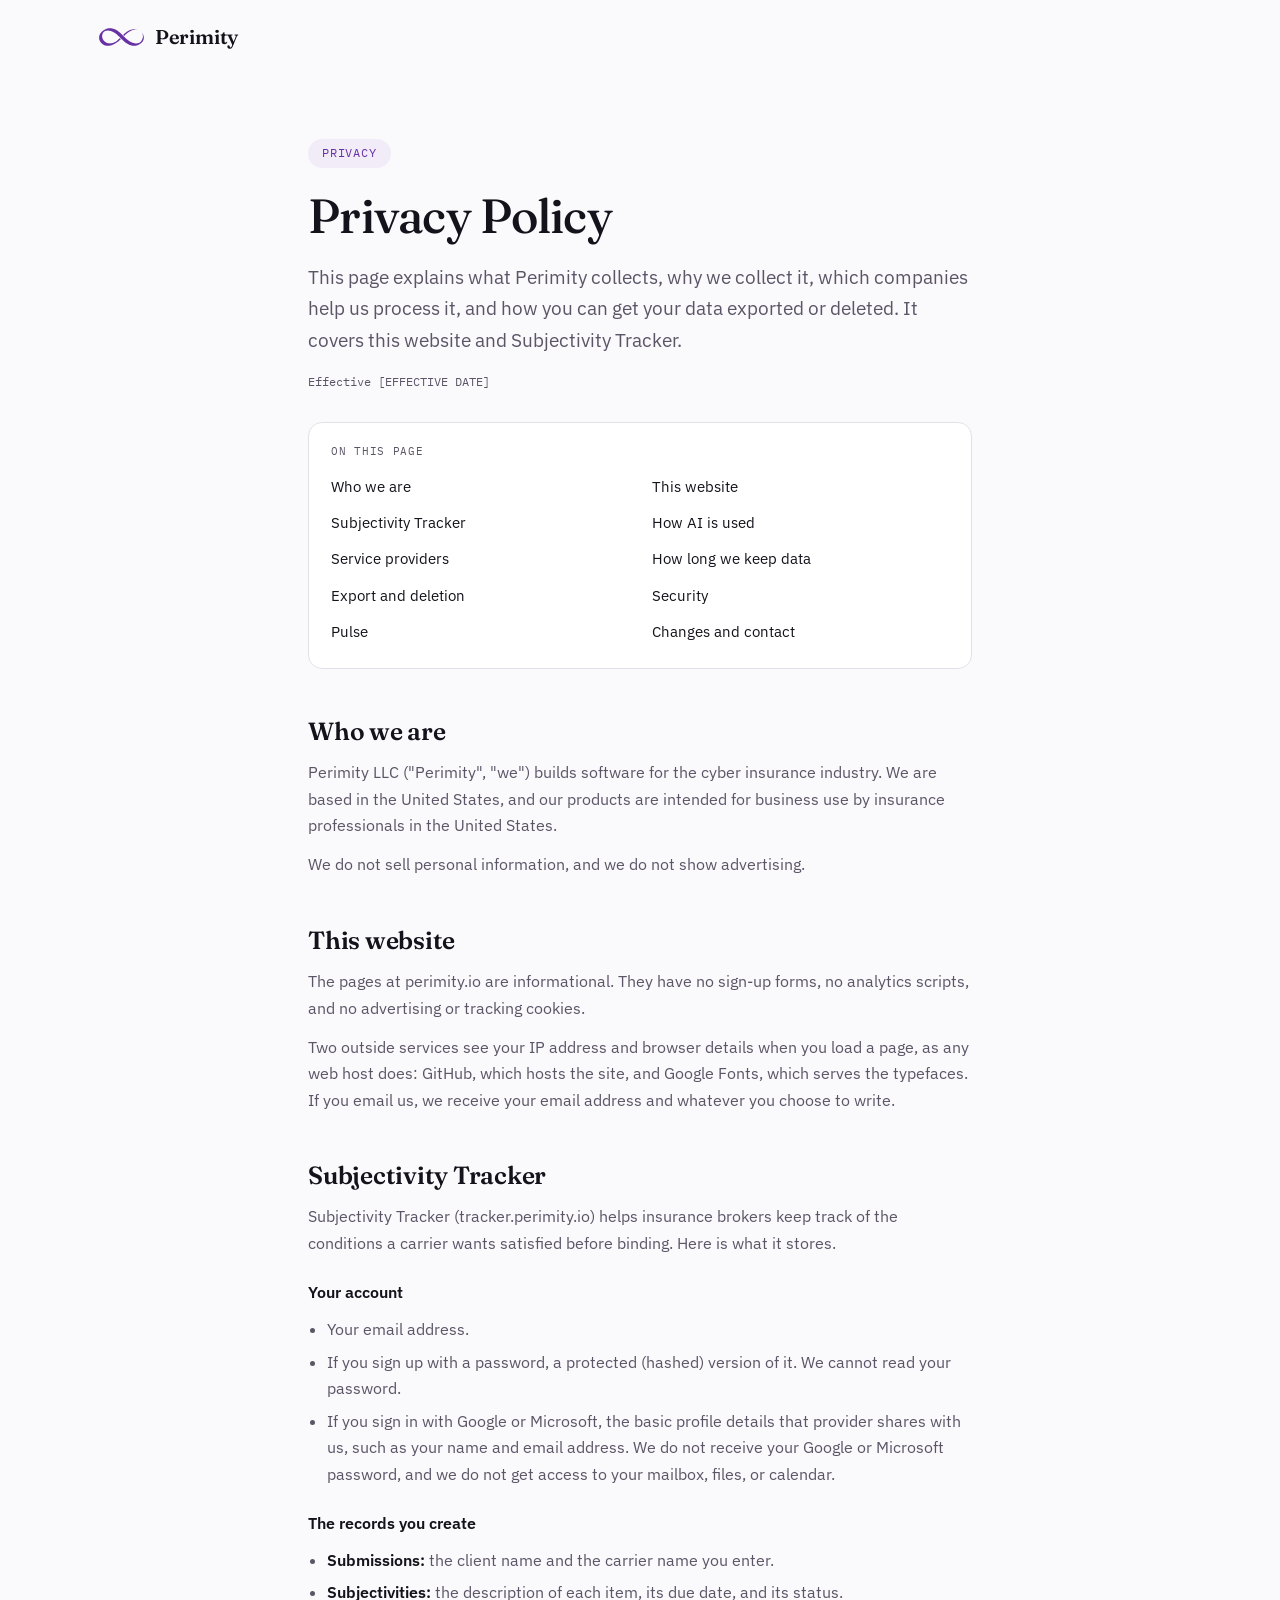
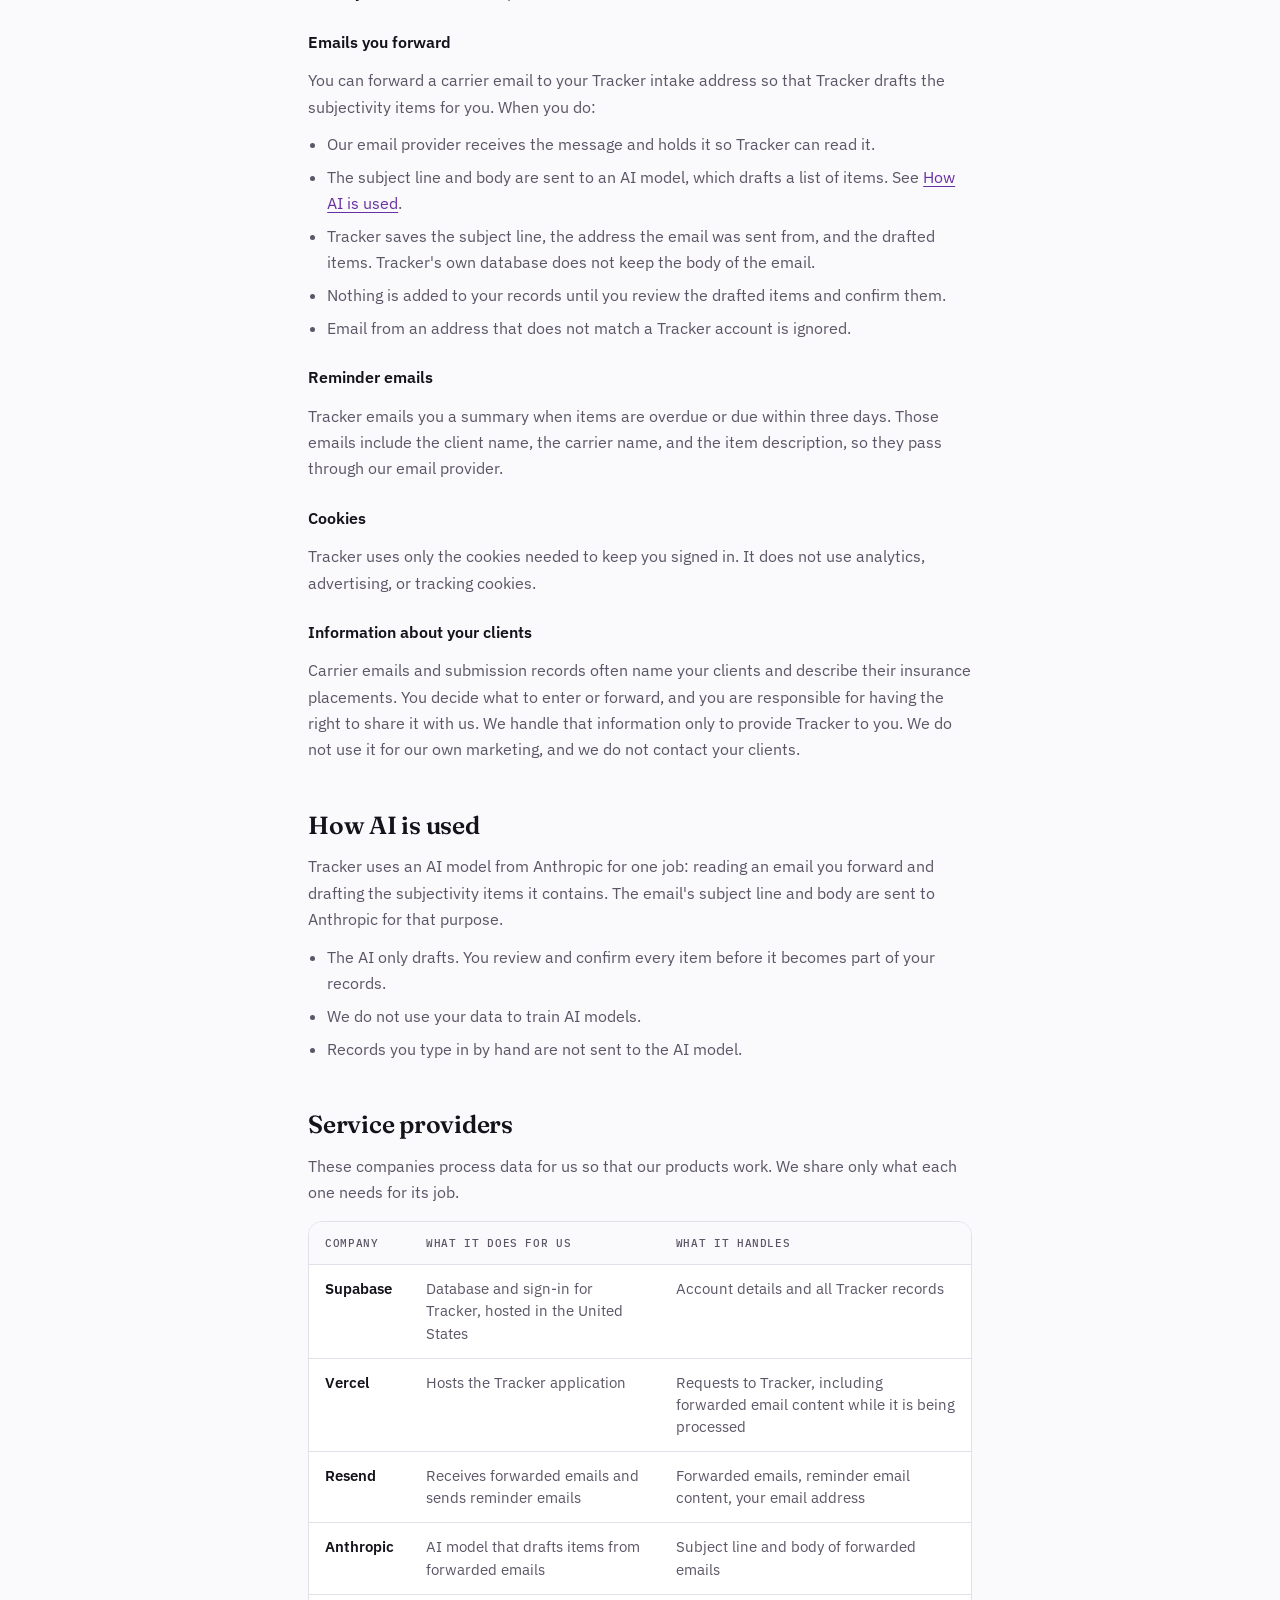
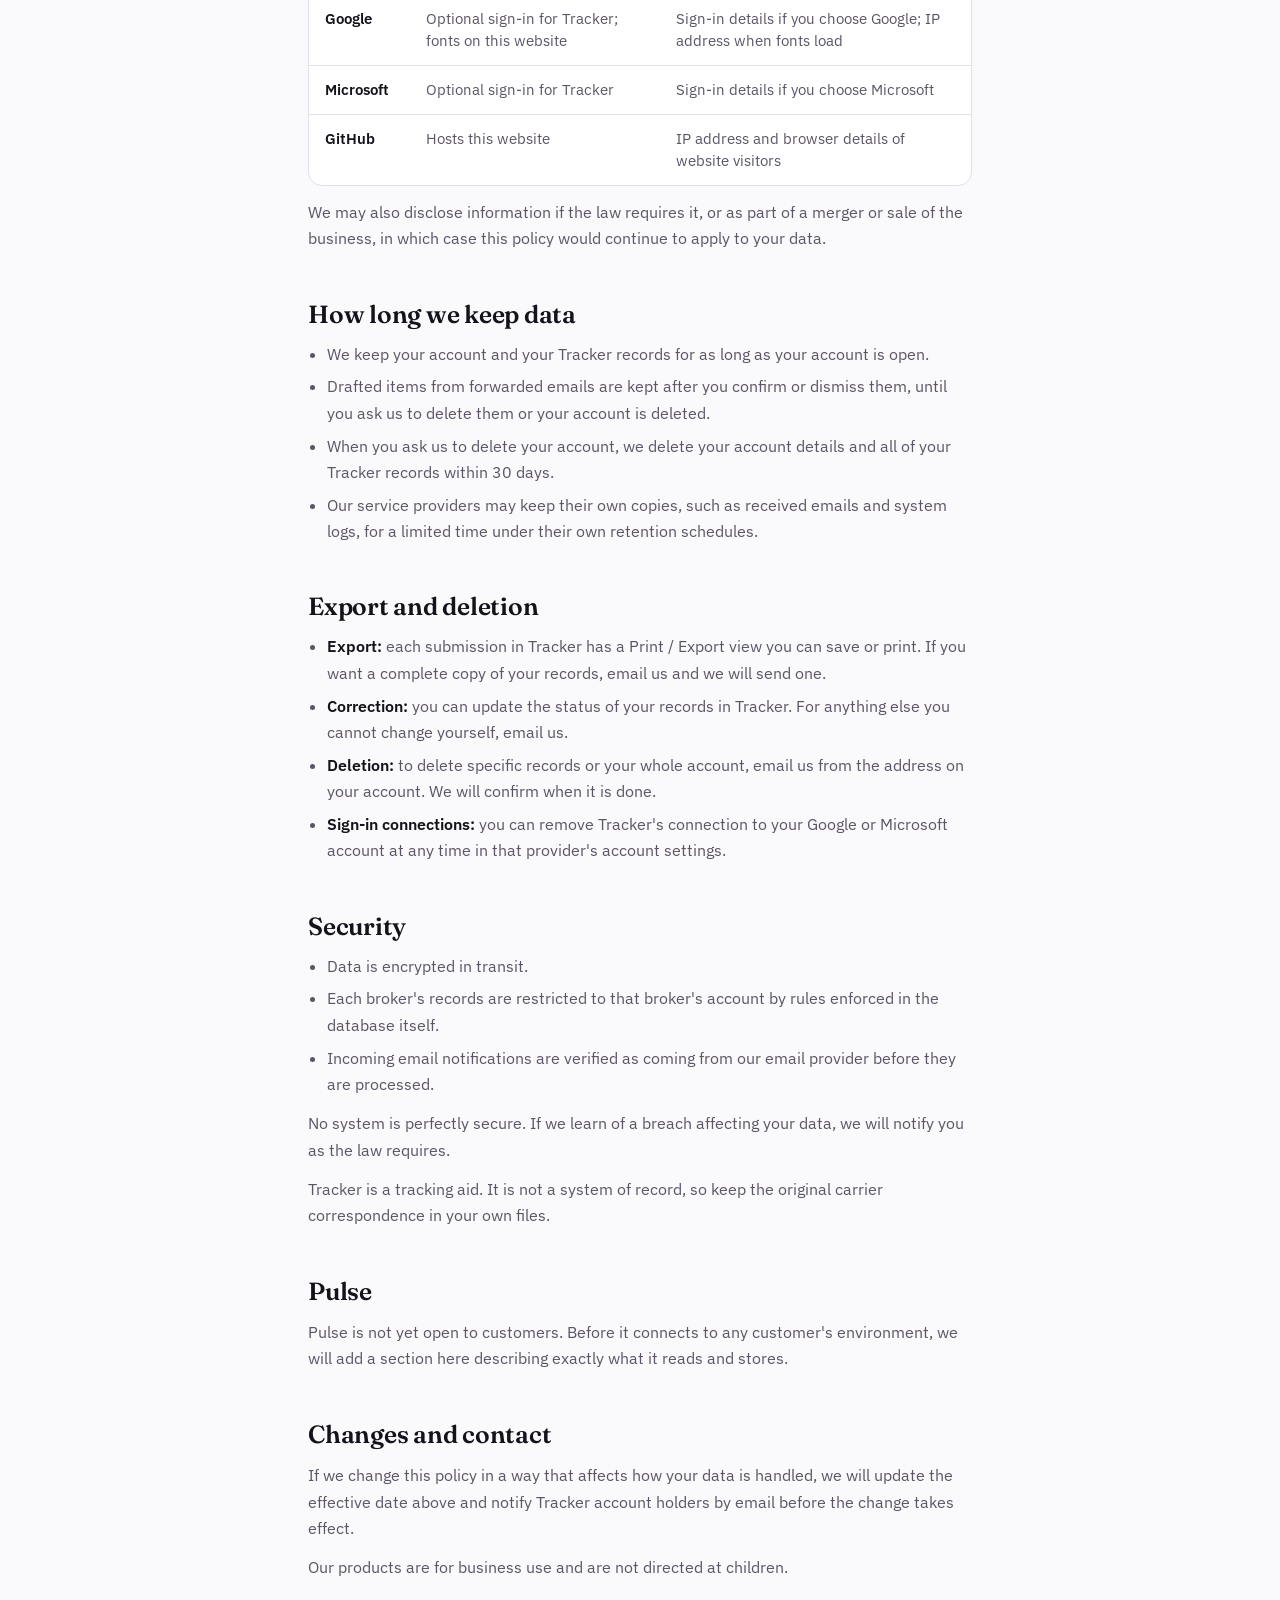
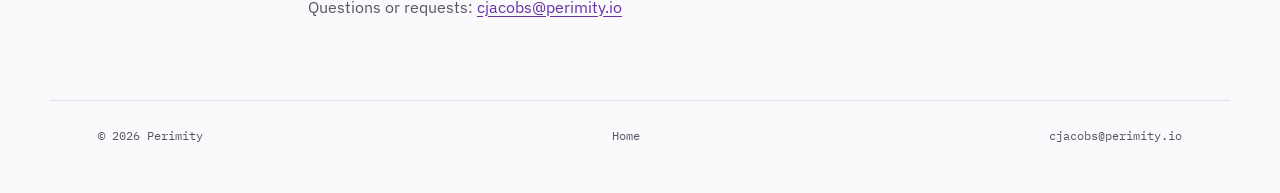
==== privacy/index.html @ a47f9632 "Add draft privacy policy page and footer links Adds /privacy with sections for this website and Subj" ====
<!DOCTYPE html>
<html lang="en">
<head>
<meta charset="UTF-8">
<meta name="viewport" content="width=device-width, initial-scale=1.0">
<title>Privacy Policy — Perimity</title>
<meta name="description" content="What Perimity collects, why, who helps us process it, and how to get your data exported or deleted.">
<link rel="icon" type="image/svg+xml" href="../assets/favicon.svg">
<link rel="preconnect" href="https://fonts.googleapis.com">
<link href="https://fonts.googleapis.com/css2?family=Fraunces:ital,opsz,wght@0,9..144,300;0,9..144,500;0,9..144,600;1,9..144,300&family=IBM+Plex+Sans:wght@400;500;600&family=IBM+Plex+Mono:wght@500;600&display=swap" rel="stylesheet">
<style>
  :root {
    --color-bg: #faf9fc;
    --color-surface: #ffffff;
    --color-ink: #14121a;
    --color-ink-soft: #5b5566;
    --color-purple-deep: #6731a3;
    --color-purple-light: #a484c7;
    --color-purple-wash: #f1ecf7;
    --color-line: #e4e0ea;

    --font-display: "Fraunces", Georgia, serif;
    --font-body: "IBM Plex Sans", -apple-system, sans-serif;
    --font-mono: "IBM Plex Mono", ui-monospace, monospace;
  }

  * { box-sizing: border-box; margin: 0; padding: 0; }

  html { scroll-behavior: smooth; }

  body {
    background: var(--color-bg);
    color: var(--color-ink);
    font-family: var(--font-body);
    line-height: 1.5;
    -webkit-font-smoothing: antialiased;
  }

  a { color: var(--color-purple-deep); text-underline-offset: 3px; }

  :focus-visible {
    outline: 2px solid var(--color-purple-deep);
    outline-offset: 2px;
  }

  @media (prefers-reduced-motion: reduce) {
    * { animation: none !important; transition: none !important; scroll-behavior: auto !important; }
  }

  header {
    display: flex;
    align-items: center;
    justify-content: space-between;
    padding: 1.4rem clamp(1rem, 4vw, 3rem);
    max-width: 1180px;
    margin-inline: auto;
  }

  .brand {
    display: flex;
    align-items: center;
    gap: 0.55rem;
    text-decoration: none;
    color: var(--color-ink);
  }

  .brand-mark { width: 48px; height: 20px; display: block; }

  .brand-name {
    font-family: var(--font-display);
    font-weight: 600;
    font-size: 1.25rem;
    letter-spacing: -0.01em;
  }

  main {
    max-width: 760px;
    margin-inline: auto;
    padding: clamp(2rem, 6vw, 4rem) clamp(1rem, 4vw, 3rem) clamp(3rem, 8vw, 5rem);
  }

  .eyebrow {
    display: inline-block;
    font-family: var(--font-mono);
    font-size: 0.75rem;
    letter-spacing: 0.08em;
    text-transform: uppercase;
    color: var(--color-purple-deep);
    background: var(--color-purple-wash);
    padding: 0.35rem 0.85rem;
    border-radius: 999px;
    margin-bottom: 1.4rem;
  }

  h1 {
    font-family: var(--font-display);
    font-weight: 500;
    font-size: clamp(2.1rem, 5vw, 3rem);
    line-height: 1.1;
    letter-spacing: -0.015em;
  }

  .lede {
    margin-top: 1.2rem;
    font-size: clamp(1.05rem, 1.6vw, 1.18rem);
    color: var(--color-ink-soft);
    line-height: 1.65;
  }

  .meta {
    margin-top: 1rem;
    font-family: var(--font-mono);
    font-size: 0.78rem;
    color: var(--color-ink-soft);
  }

  .toc {
    margin-top: 2rem;
    padding: 1.2rem 1.4rem;
    background: var(--color-surface);
    border: 1px solid var(--color-line);
    border-radius: 14px;
  }

  .toc p {
    font-family: var(--font-mono);
    font-size: 0.7rem;
    letter-spacing: 0.06em;
    text-transform: uppercase;
    color: var(--color-ink-soft);
    margin-bottom: 0.6rem;
  }

  .toc ol {
    list-style: none;
    display: grid;
    grid-template-columns: repeat(2, minmax(0, 1fr));
    gap: 0.15rem 1.5rem;
  }

  .toc a {
    display: block;
    padding: 0.35rem 0;
    text-decoration: none;
    color: var(--color-ink);
    font-size: 0.95rem;
  }

  .toc a:hover { color: var(--color-purple-deep); text-decoration: underline; }

  section { margin-top: clamp(2.2rem, 5vw, 3rem); scroll-margin-top: 1.5rem; }

  h2 {
    font-family: var(--font-display);
    font-weight: 600;
    font-size: 1.55rem;
    letter-spacing: -0.01em;
    line-height: 1.2;
  }

  h3 {
    font-family: var(--font-body);
    font-weight: 600;
    font-size: 1.02rem;
    margin-top: 1.5rem;
  }

  section p,
  section li {
    color: var(--color-ink-soft);
    line-height: 1.65;
  }

  section p { margin-top: 0.8rem; }

  section ul {
    margin-top: 0.7rem;
    padding-left: 1.2rem;
  }

  section li + li { margin-top: 0.4rem; }

  section strong { color: var(--color-ink); font-weight: 600; }

  .table-wrap {
    margin-top: 1rem;
    overflow-x: auto;
    border: 1px solid var(--color-line);
    border-radius: 14px;
    background: var(--color-surface);
  }

  table {
    width: 100%;
    min-width: 560px;
    border-collapse: collapse;
    font-size: 0.93rem;
  }

  th, td {
    text-align: left;
    vertical-align: top;
    padding: 0.8rem 1rem;
    border-bottom: 1px solid var(--color-line);
    line-height: 1.5;
  }

  tr:last-child td { border-bottom: 0; }

  th {
    font-family: var(--font-mono);
    font-size: 0.68rem;
    letter-spacing: 0.06em;
    text-transform: uppercase;
    font-weight: 500;
    color: var(--color-ink-soft);
    background: var(--color-bg);
  }

  td { color: var(--color-ink-soft); }
  td:first-child { color: var(--color-ink); font-weight: 600; white-space: nowrap; }

  footer {
    max-width: 1180px;
    margin-inline: auto;
    padding: 1.6rem clamp(1rem, 4vw, 3rem) 3rem;
    display: flex;
    align-items: center;
    justify-content: space-between;
    flex-wrap: wrap;
    gap: 0.8rem;
    border-top: 1px solid var(--color-line);
    font-family: var(--font-mono);
    font-size: 0.76rem;
    color: var(--color-ink-soft);
  }

  footer a { text-decoration: none; color: var(--color-ink-soft); }
  footer a:hover { color: var(--color-purple-deep); }

  @media (max-width: 560px) {
    .toc ol { grid-template-columns: 1fr; }
  }
</style>
</head>
<body>

  <header>
    <a class="brand" href="../">
      <img class="brand-mark" src="../assets/perimity-mark.svg" alt="" width="48" height="20">
      <span class="brand-name">Perimity</span>
    </a>
  </header>

  <main>
    <span class="eyebrow">Privacy</span>
    <h1>Privacy Policy</h1>
    <p class="lede">
      This page explains what Perimity collects, why we collect it, which companies help us
      process it, and how you can get your data exported or deleted. It covers this website
      and Subjectivity Tracker.
    </p>
    <p class="meta">Effective [EFFECTIVE DATE]</p>

    <nav class="toc" aria-label="On this page">
      <p>On this page</p>
      <ol>
        <li><a href="#who-we-are">Who we are</a></li>
        <li><a href="#website">This website</a></li>
        <li><a href="#tracker">Subjectivity Tracker</a></li>
        <li><a href="#ai">How AI is used</a></li>
        <li><a href="#service-providers">Service providers</a></li>
        <li><a href="#retention">How long we keep data</a></li>
        <li><a href="#your-choices">Export and deletion</a></li>
        <li><a href="#security">Security</a></li>
        <li><a href="#pulse">Pulse</a></li>
        <li><a href="#changes">Changes and contact</a></li>
      </ol>
    </nav>

    <section id="who-we-are">
      <h2>Who we are</h2>
      <p>
        Perimity LLC ("Perimity", "we") builds software for the cyber insurance industry. We are
        based in the United States, and our products are intended for business use by insurance
        professionals in the United States.
      </p>
      <p>
        We do not sell personal information, and we do not show advertising.
      </p>
    </section>

    <section id="website">
      <h2>This website</h2>
      <p>
        The pages at perimity.io are informational. They have no sign-up forms, no analytics
        scripts, and no advertising or tracking cookies.
      </p>
      <p>
        Two outside services see your IP address and browser details when you load a page,
        as any web host does: GitHub, which hosts the site, and Google Fonts, which serves
        the typefaces. If you email us, we receive your email address and whatever you choose
        to write.
      </p>
    </section>

    <section id="tracker">
      <h2>Subjectivity Tracker</h2>
      <p>
        Subjectivity Tracker (tracker.perimity.io) helps insurance brokers keep track of the
        conditions a carrier wants satisfied before binding. Here is what it stores.
      </p>

      <h3>Your account</h3>
      <ul>
        <li>Your email address.</li>
        <li>If you sign up with a password, a protected (hashed) version of it. We cannot read your password.</li>
        <li>If you sign in with Google or Microsoft, the basic profile details that provider shares with us, such as your name and email address. We do not receive your Google or Microsoft password, and we do not get access to your mailbox, files, or calendar.</li>
      </ul>

      <h3>The records you create</h3>
      <ul>
        <li><strong>Submissions:</strong> the client name and the carrier name you enter.</li>
        <li><strong>Subjectivities:</strong> the description of each item, its due date, and its status.</li>
      </ul>

      <h3>Emails you forward</h3>
      <p>
        You can forward a carrier email to your Tracker intake address so that Tracker drafts
        the subjectivity items for you. When you do:
      </p>
      <ul>
        <li>Our email provider receives the message and holds it so Tracker can read it.</li>
        <li>The subject line and body are sent to an AI model, which drafts a list of items. See <a href="#ai">How AI is used</a>.</li>
        <li>Tracker saves the subject line, the address the email was sent from, and the drafted items. Tracker's own database does not keep the body of the email.</li>
        <li>Nothing is added to your records until you review the drafted items and confirm them.</li>
        <li>Email from an address that does not match a Tracker account is ignored.</li>
      </ul>

      <h3>Reminder emails</h3>
      <p>
        Tracker emails you a summary when items are overdue or due within three days. Those
        emails include the client name, the carrier name, and the item description, so they
        pass through our email provider.
      </p>

      <h3>Cookies</h3>
      <p>
        Tracker uses only the cookies needed to keep you signed in. It does not use analytics,
        advertising, or tracking cookies.
      </p>

      <h3>Information about your clients</h3>
      <p>
        Carrier emails and submission records often name your clients and describe their
        insurance placements. You decide what to enter or forward, and you are responsible for
        having the right to share it with us. We handle that information only to provide
        Tracker to you. We do not use it for our own marketing, and we do not contact your
        clients.
      </p>
    </section>

    <section id="ai">
      <h2>How AI is used</h2>
      <p>
        Tracker uses an AI model from Anthropic for one job: reading an email you forward and
        drafting the subjectivity items it contains. The email's subject line and body are sent
        to Anthropic for that purpose.
      </p>
      <ul>
        <li>The AI only drafts. You review and confirm every item before it becomes part of your records.</li>
        <li>We do not use your data to train AI models.</li>
        <li>Records you type in by hand are not sent to the AI model.</li>
      </ul>
    </section>

    <section id="service-providers">
      <h2>Service providers</h2>
      <p>
        These companies process data for us so that our products work. We share only what each
        one needs for its job.
      </p>
      <div class="table-wrap">
        <table>
          <thead>
            <tr>
              <th scope="col">Company</th>
              <th scope="col">What it does for us</th>
              <th scope="col">What it handles</th>
            </tr>
          </thead>
          <tbody>
            <tr>
              <td>Supabase</td>
              <td>Database and sign-in for Tracker, hosted in the United States</td>
              <td>Account details and all Tracker records</td>
            </tr>
            <tr>
              <td>Vercel</td>
              <td>Hosts the Tracker application</td>
              <td>Requests to Tracker, including forwarded email content while it is being processed</td>
            </tr>
            <tr>
              <td>Resend</td>
              <td>Receives forwarded emails and sends reminder emails</td>
              <td>Forwarded emails, reminder email content, your email address</td>
            </tr>
            <tr>
              <td>Anthropic</td>
              <td>AI model that drafts items from forwarded emails</td>
              <td>Subject line and body of forwarded emails</td>
            </tr>
            <tr>
              <td>Google</td>
              <td>Optional sign-in for Tracker; fonts on this website</td>
              <td>Sign-in details if you choose Google; IP address when fonts load</td>
            </tr>
            <tr>
              <td>Microsoft</td>
              <td>Optional sign-in for Tracker</td>
              <td>Sign-in details if you choose Microsoft</td>
            </tr>
            <tr>
              <td>GitHub</td>
              <td>Hosts this website</td>
              <td>IP address and browser details of website visitors</td>
            </tr>
          </tbody>
        </table>
      </div>
      <p>
        We may also disclose information if the law requires it, or as part of a merger or sale
        of the business, in which case this policy would continue to apply to your data.
      </p>
    </section>

    <section id="retention">
      <h2>How long we keep data</h2>
      <ul>
        <li>We keep your account and your Tracker records for as long as your account is open.</li>
        <li>Drafted items from forwarded emails are kept after you confirm or dismiss them, until you ask us to delete them or your account is deleted.</li>
        <li>When you ask us to delete your account, we delete your account details and all of your Tracker records within 30 days.</li>
        <li>Our service providers may keep their own copies, such as received emails and system logs, for a limited time under their own retention schedules.</li>
      </ul>
    </section>

    <section id="your-choices">
      <h2>Export and deletion</h2>
      <ul>
        <li><strong>Export:</strong> each submission in Tracker has a Print / Export view you can save or print. If you want a complete copy of your records, email us and we will send one.</li>
        <li><strong>Correction:</strong> you can update the status of your records in Tracker. For anything else you cannot change yourself, email us.</li>
        <li><strong>Deletion:</strong> to delete specific records or your whole account, email us from the address on your account. We will confirm when it is done.</li>
        <li><strong>Sign-in connections:</strong> you can remove Tracker's connection to your Google or Microsoft account at any time in that provider's account settings.</li>
      </ul>
    </section>

    <section id="security">
      <h2>Security</h2>
      <ul>
        <li>Data is encrypted in transit.</li>
        <li>Each broker's records are restricted to that broker's account by rules enforced in the database itself.</li>
        <li>Incoming email notifications are verified as coming from our email provider before they are processed.</li>
      </ul>
      <p>
        No system is perfectly secure. If we learn of a breach affecting your data, we will
        notify you as the law requires.
      </p>
      <p>
        Tracker is a tracking aid. It is not a system of record, so keep the original carrier
        correspondence in your own files.
      </p>
    </section>

    <section id="pulse">
      <h2>Pulse</h2>
      <p>
        Pulse is not yet open to customers. Before it connects to any customer's environment,
        we will add a section here describing exactly what it reads and stores.
      </p>
    </section>

    <section id="changes">
      <h2>Changes and contact</h2>
      <p>
        If we change this policy in a way that affects how your data is handled, we will update
        the effective date above and notify Tracker account holders by email before the change
        takes effect.
      </p>
      <p>
        Our products are for business use and are not directed at children.
      </p>
      <p>
        Questions or requests: <a href="mailto:cjacobs@perimity.io">cjacobs@perimity.io</a>
      </p>
    </section>
  </main>

  <footer>
    <span>© 2026 Perimity</span>
    <a href="../">Home</a>
    <a href="mailto:cjacobs@perimity.io">cjacobs@perimity.io</a>
  </footer>

</body>
</html>
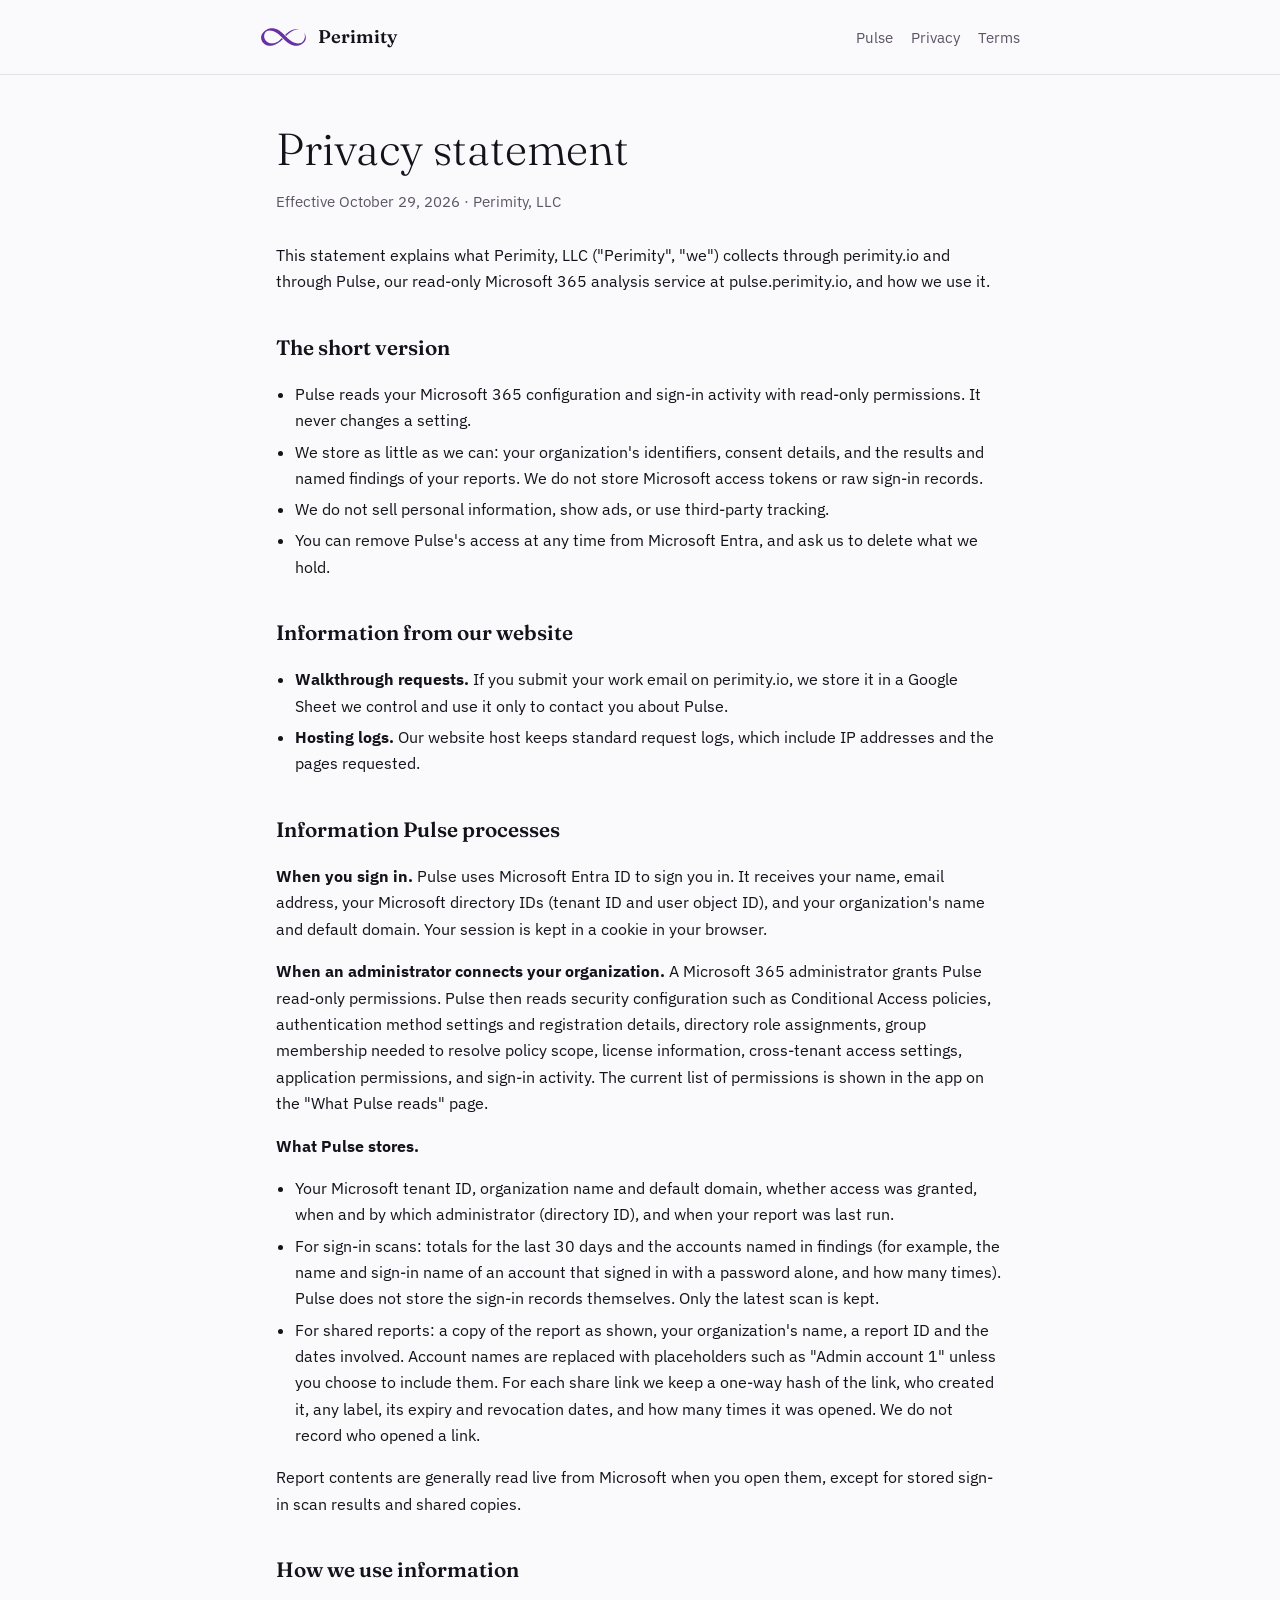
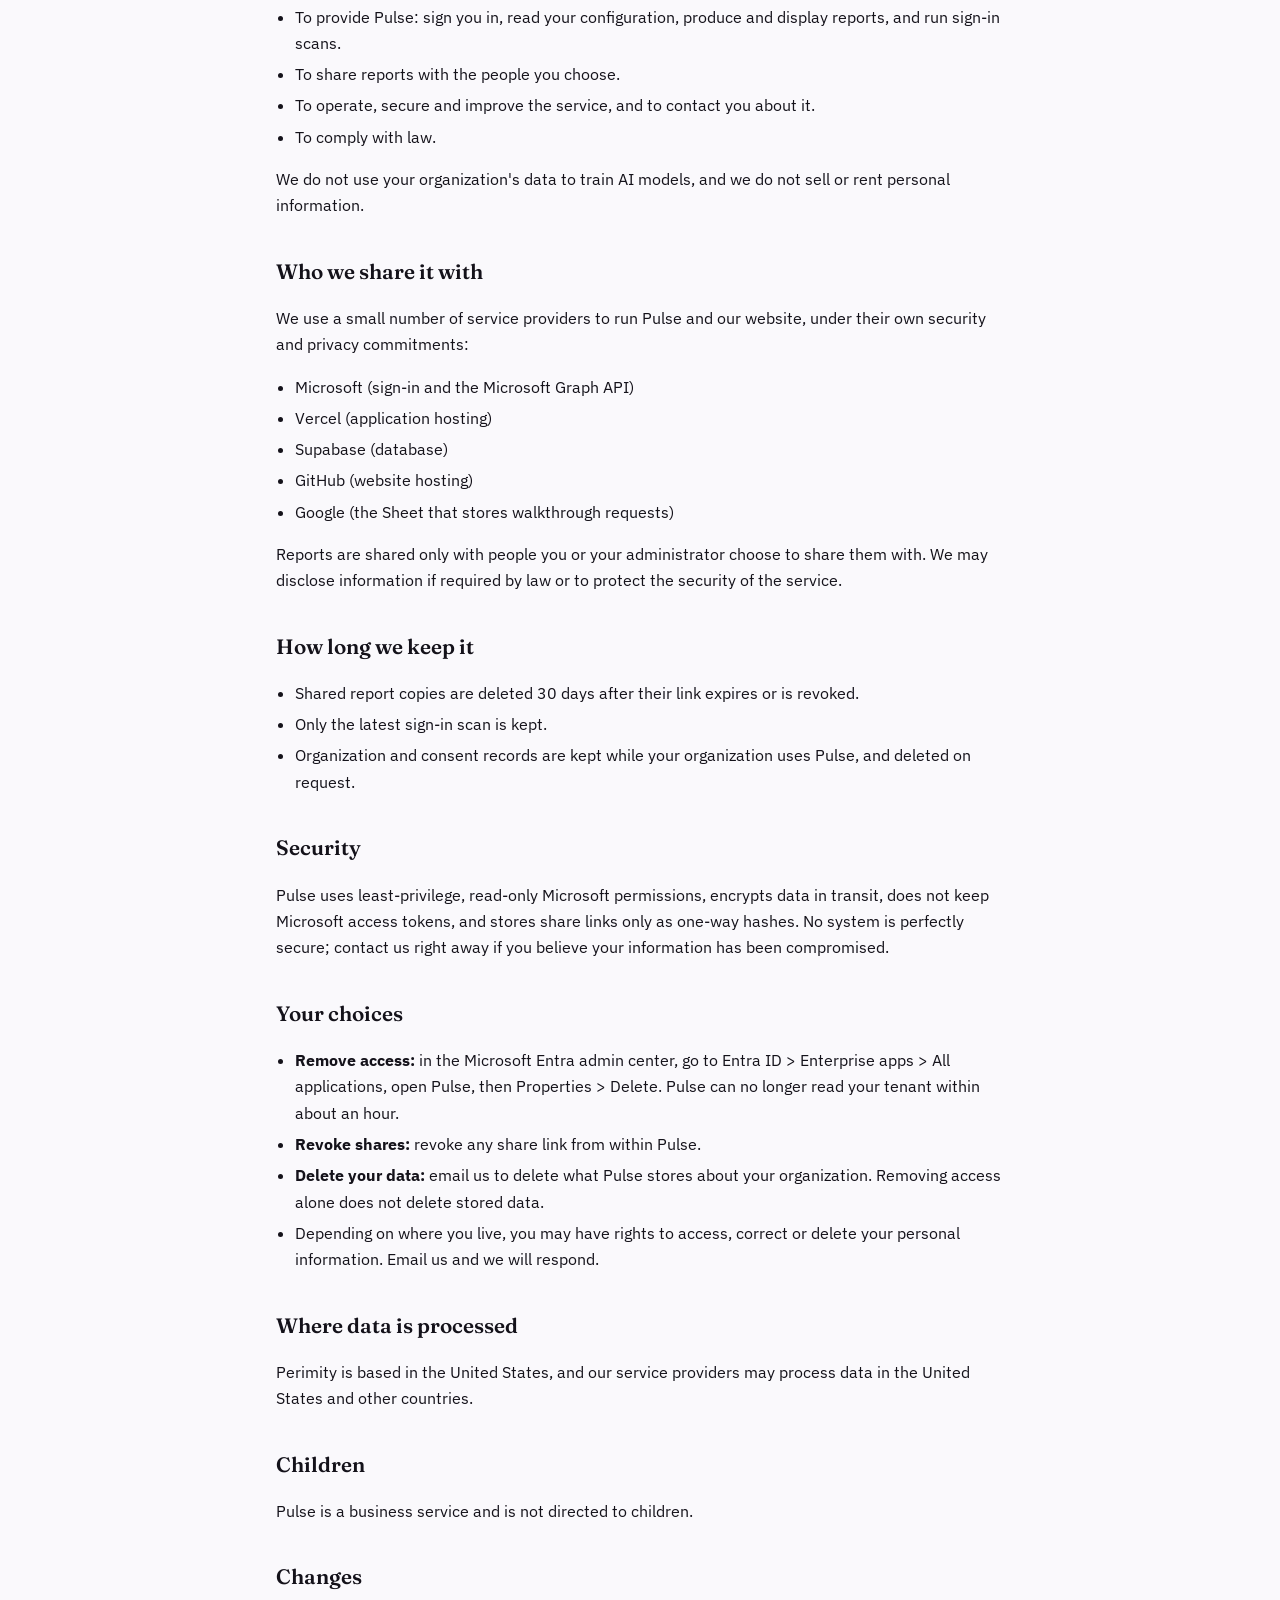
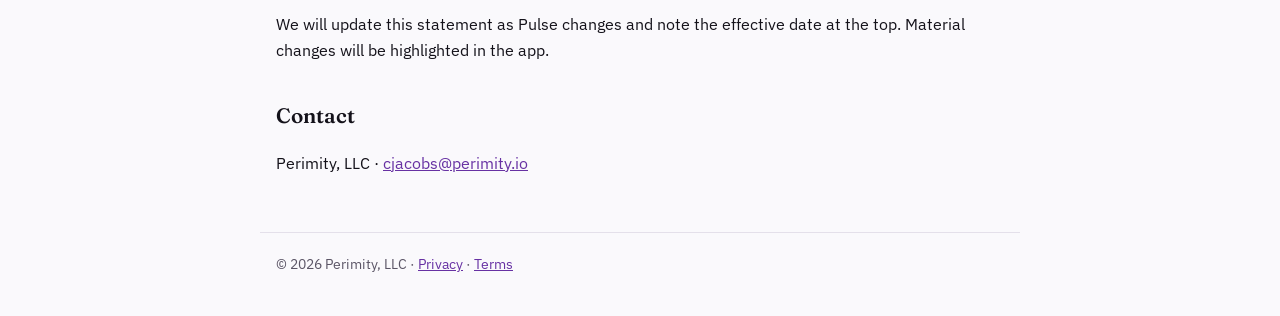
==== commit bc324560: "Add privacy statement and terms of service pages perimity.io/privacy and perimity.io/terms, for the " ====
--- a/privacy/index.html
+++ b/privacy/index.html
@@ -1,505 +1,118 @@
 <!DOCTYPE html>
 <html lang="en">
 <head>
-<meta charset="UTF-8">
-<meta name="viewport" content="width=device-width, initial-scale=1.0">
-<title>Privacy Policy — Perimity</title>
-<meta name="description" content="What Perimity collects, why, who helps us process it, and how to get your data exported or deleted.">
-<link rel="icon" type="image/svg+xml" href="../assets/favicon.svg">
-<link rel="preconnect" href="https://fonts.googleapis.com">
-<link href="https://fonts.googleapis.com/css2?family=Fraunces:ital,opsz,wght@0,9..144,300;0,9..144,500;0,9..144,600;1,9..144,300&family=IBM+Plex+Sans:wght@400;500;600&family=IBM+Plex+Mono:wght@500;600&display=swap" rel="stylesheet">
-<style>
-  :root {
-    --color-bg: #faf9fc;
-    --color-surface: #ffffff;
-    --color-ink: #14121a;
-    --color-ink-soft: #5b5566;
-    --color-purple-deep: #6731a3;
-    --color-purple-light: #a484c7;
-    --color-purple-wash: #f1ecf7;
-    --color-line: #e4e0ea;
-
-    --font-display: "Fraunces", Georgia, serif;
-    --font-body: "IBM Plex Sans", -apple-system, sans-serif;
-    --font-mono: "IBM Plex Mono", ui-monospace, monospace;
-  }
-
-  * { box-sizing: border-box; margin: 0; padding: 0; }
-
-  html { scroll-behavior: smooth; }
-
-  body {
-    background: var(--color-bg);
-    color: var(--color-ink);
-    font-family: var(--font-body);
-    line-height: 1.5;
-    -webkit-font-smoothing: antialiased;
-  }
-
-  a { color: var(--color-purple-deep); text-underline-offset: 3px; }
-
-  :focus-visible {
-    outline: 2px solid var(--color-purple-deep);
-    outline-offset: 2px;
-  }
-
-  @media (prefers-reduced-motion: reduce) {
-    * { animation: none !important; transition: none !important; scroll-behavior: auto !important; }
-  }
-
-  header {
-    display: flex;
-    align-items: center;
-    justify-content: space-between;
-    padding: 1.4rem clamp(1rem, 4vw, 3rem);
-    max-width: 1180px;
-    margin-inline: auto;
-  }
-
-  .brand {
-    display: flex;
-    align-items: center;
-    gap: 0.55rem;
-    text-decoration: none;
-    color: var(--color-ink);
-  }
-
-  .brand-mark { width: 48px; height: 20px; display: block; }
-
-  .brand-name {
-    font-family: var(--font-display);
-    font-weight: 600;
-    font-size: 1.25rem;
-    letter-spacing: -0.01em;
-  }
-
-  main {
-    max-width: 760px;
-    margin-inline: auto;
-    padding: clamp(2rem, 6vw, 4rem) clamp(1rem, 4vw, 3rem) clamp(3rem, 8vw, 5rem);
-  }
-
-  .eyebrow {
-    display: inline-block;
-    font-family: var(--font-mono);
-    font-size: 0.75rem;
-    letter-spacing: 0.08em;
-    text-transform: uppercase;
-    color: var(--color-purple-deep);
-    background: var(--color-purple-wash);
-    padding: 0.35rem 0.85rem;
-    border-radius: 999px;
-    margin-bottom: 1.4rem;
-  }
-
-  h1 {
-    font-family: var(--font-display);
-    font-weight: 500;
-    font-size: clamp(2.1rem, 5vw, 3rem);
-    line-height: 1.1;
-    letter-spacing: -0.015em;
-  }
-
-  .lede {
-    margin-top: 1.2rem;
-    font-size: clamp(1.05rem, 1.6vw, 1.18rem);
-    color: var(--color-ink-soft);
-    line-height: 1.65;
-  }
-
-  .meta {
-    margin-top: 1rem;
-    font-family: var(--font-mono);
-    font-size: 0.78rem;
-    color: var(--color-ink-soft);
-  }
-
-  .toc {
-    margin-top: 2rem;
-    padding: 1.2rem 1.4rem;
-    background: var(--color-surface);
-    border: 1px solid var(--color-line);
-    border-radius: 14px;
-  }
-
-  .toc p {
-    font-family: var(--font-mono);
-    font-size: 0.7rem;
-    letter-spacing: 0.06em;
-    text-transform: uppercase;
-    color: var(--color-ink-soft);
-    margin-bottom: 0.6rem;
-  }
-
-  .toc ol {
-    list-style: none;
-    display: grid;
-    grid-template-columns: repeat(2, minmax(0, 1fr));
-    gap: 0.15rem 1.5rem;
-  }
-
-  .toc a {
-    display: block;
-    padding: 0.35rem 0;
-    text-decoration: none;
-    color: var(--color-ink);
-    font-size: 0.95rem;
-  }
-
-  .toc a:hover { color: var(--color-purple-deep); text-decoration: underline; }
-
-  section { margin-top: clamp(2.2rem, 5vw, 3rem); scroll-margin-top: 1.5rem; }
-
-  h2 {
-    font-family: var(--font-display);
-    font-weight: 600;
-    font-size: 1.55rem;
-    letter-spacing: -0.01em;
-    line-height: 1.2;
-  }
-
-  h3 {
-    font-family: var(--font-body);
-    font-weight: 600;
-    font-size: 1.02rem;
-    margin-top: 1.5rem;
-  }
-
-  section p,
-  section li {
-    color: var(--color-ink-soft);
-    line-height: 1.65;
-  }
-
-  section p { margin-top: 0.8rem; }
-
-  section ul {
-    margin-top: 0.7rem;
-    padding-left: 1.2rem;
-  }
-
-  section li + li { margin-top: 0.4rem; }
-
-  section strong { color: var(--color-ink); font-weight: 600; }
-
-  .table-wrap {
-    margin-top: 1rem;
-    overflow-x: auto;
-    border: 1px solid var(--color-line);
-    border-radius: 14px;
-    background: var(--color-surface);
-  }
-
-  table {
-    width: 100%;
-    min-width: 560px;
-    border-collapse: collapse;
-    font-size: 0.93rem;
-  }
-
-  th, td {
-    text-align: left;
-    vertical-align: top;
-    padding: 0.8rem 1rem;
-    border-bottom: 1px solid var(--color-line);
-    line-height: 1.5;
-  }
-
-  tr:last-child td { border-bottom: 0; }
-
-  th {
-    font-family: var(--font-mono);
-    font-size: 0.68rem;
-    letter-spacing: 0.06em;
-    text-transform: uppercase;
-    font-weight: 500;
-    color: var(--color-ink-soft);
-    background: var(--color-bg);
-  }
-
-  td { color: var(--color-ink-soft); }
-  td:first-child { color: var(--color-ink); font-weight: 600; white-space: nowrap; }
-
-  footer {
-    max-width: 1180px;
-    margin-inline: auto;
-    padding: 1.6rem clamp(1rem, 4vw, 3rem) 3rem;
-    display: flex;
-    align-items: center;
-    justify-content: space-between;
-    flex-wrap: wrap;
-    gap: 0.8rem;
-    border-top: 1px solid var(--color-line);
-    font-family: var(--font-mono);
-    font-size: 0.76rem;
-    color: var(--color-ink-soft);
-  }
-
-  footer a { text-decoration: none; color: var(--color-ink-soft); }
-  footer a:hover { color: var(--color-purple-deep); }
-
-  @media (max-width: 560px) {
-    .toc ol { grid-template-columns: 1fr; }
-  }
-</style>
+  <meta charset="UTF-8">
+  <meta name="viewport" content="width=device-width, initial-scale=1.0">
+  <title>Privacy statement — Perimity</title>
+  <meta name="description" content="How Perimity and Pulse collect, use and protect information.">
+  <link rel="icon" type="image/svg+xml" href="../assets/favicon.svg">
+  <link rel="preconnect" href="https://fonts.googleapis.com">
+  <link rel="preconnect" href="https://fonts.gstatic.com" crossorigin>
+  <link href="https://fonts.googleapis.com/css2?family=Fraunces:opsz,wght@9..144,300;9..144,600&family=IBM+Plex+Sans:wght@400;500;600&display=swap" rel="stylesheet">
+  <style>
+    :root{--bg:#faf9fc;--ink:#14121a;--soft:#5b5566;--deep:#6731a3;--line:#e4e0ea}
+    *{box-sizing:border-box}
+    body{margin:0;background:var(--bg);color:var(--ink);font-family:"IBM Plex Sans",-apple-system,BlinkMacSystemFont,"Segoe UI",sans-serif;line-height:1.65}
+    header,main,footer{max-width:760px;margin:0 auto;padding:0 16px}
+    header{display:flex;align-items:center;justify-content:space-between;padding-top:22px;padding-bottom:22px;border-bottom:1px solid var(--line);max-width:none}
+    .bar{max-width:760px;margin:0 auto;width:100%;display:flex;justify-content:space-between;align-items:center}
+    .brand{display:flex;align-items:center;gap:10px;text-decoration:none;color:var(--ink);font-family:Fraunces,Georgia,serif;font-weight:600;font-size:1.15rem}
+    .brand img{height:20px}
+    nav a{color:var(--soft);text-decoration:none;margin-left:18px;font-size:.95rem} nav a:hover{color:var(--deep)}
+    h1{font-family:Fraunces,Georgia,serif;font-weight:300;font-size:clamp(2rem,1.6rem + 2vw,2.8rem);line-height:1.15;margin:48px 0 8px}
+    .meta{color:var(--soft);font-size:.92rem;margin-bottom:28px}
+    h2{font-family:Fraunces,Georgia,serif;font-weight:600;font-size:1.3rem;margin:36px 0 8px}
+    p,li{font-size:1rem} ul{padding-left:1.2rem} li{margin:.3rem 0}
+    a{color:var(--deep)}
+    .note{background:#f1ecf7;border-left:3px solid #a484c7;padding:14px 18px;border-radius:0 10px 10px 0;margin:24px 0}
+    footer{margin-top:56px;padding-top:20px;padding-bottom:40px;border-top:1px solid var(--line);color:var(--soft);font-size:.88rem}
+  </style>
 </head>
 <body>
+  <header><div class="bar">
+    <a class="brand" href="../"><img src="../assets/perimity-mark.svg" alt="" width="48" height="20">Perimity</a>
+    <nav><a href="../pulse/mfa-analysis/">Pulse</a><a href="../privacy/">Privacy</a><a href="../terms/">Terms</a></nav>
+  </div></header>
+  <main>
+    <h1>Privacy statement</h1>
+    <p class="meta">Effective October 29, 2026 &middot; Perimity, LLC</p>
+    <p>This statement explains what Perimity, LLC ("Perimity", "we") collects through perimity.io and through Pulse, our read-only Microsoft 365 analysis service at pulse.perimity.io, and how we use it.</p>
 
-  <header>
-    <a class="brand" href="../">
-      <img class="brand-mark" src="../assets/perimity-mark.svg" alt="" width="48" height="20">
-      <span class="brand-name">Perimity</span>
-    </a>
-  </header>
+    <h2>The short version</h2>
+    <ul>
+      <li>Pulse reads your Microsoft 365 configuration and sign-in activity with read-only permissions. It never changes a setting.</li>
+      <li>We store as little as we can: your organization's identifiers, consent details, and the results and named findings of your reports. We do not store Microsoft access tokens or raw sign-in records.</li>
+      <li>We do not sell personal information, show ads, or use third-party tracking.</li>
+      <li>You can remove Pulse's access at any time from Microsoft Entra, and ask us to delete what we hold.</li>
+    </ul>
 
-  <main>
-    <span class="eyebrow">Privacy</span>
-    <h1>Privacy Policy</h1>
-    <p class="lede">
-      This page explains what Perimity collects, why we collect it, which companies help us
-      process it, and how you can get your data exported or deleted. It covers this website
-      and Subjectivity Tracker.
-    </p>
-    <p class="meta">Effective [EFFECTIVE DATE]</p>
+    <h2>Information from our website</h2>
+    <ul>
+      <li><strong>Walkthrough requests.</strong> If you submit your work email on perimity.io, we store it in a Google Sheet we control and use it only to contact you about Pulse.</li>
+      <li><strong>Hosting logs.</strong> Our website host keeps standard request logs, which include IP addresses and the pages requested.</li>
+    </ul>
 
-    <nav class="toc" aria-label="On this page">
-      <p>On this page</p>
-      <ol>
-        <li><a href="#who-we-are">Who we are</a></li>
-        <li><a href="#website">This website</a></li>
-        <li><a href="#tracker">Subjectivity Tracker</a></li>
-        <li><a href="#ai">How AI is used</a></li>
-        <li><a href="#service-providers">Service providers</a></li>
-        <li><a href="#retention">How long we keep data</a></li>
-        <li><a href="#your-choices">Export and deletion</a></li>
-        <li><a href="#security">Security</a></li>
-        <li><a href="#pulse">Pulse</a></li>
-        <li><a href="#changes">Changes and contact</a></li>
-      </ol>
-    </nav>
+    <h2>Information Pulse processes</h2>
+    <p><strong>When you sign in.</strong> Pulse uses Microsoft Entra ID to sign you in. It receives your name, email address, your Microsoft directory IDs (tenant ID and user object ID), and your organization's name and default domain. Your session is kept in a cookie in your browser.</p>
+    <p><strong>When an administrator connects your organization.</strong> A Microsoft 365 administrator grants Pulse read-only permissions. Pulse then reads security configuration such as Conditional Access policies, authentication method settings and registration details, directory role assignments, group membership needed to resolve policy scope, license information, cross-tenant access settings, application permissions, and sign-in activity. The current list of permissions is shown in the app on the "What Pulse reads" page.</p>
+    <p><strong>What Pulse stores.</strong></p>
+    <ul>
+      <li>Your Microsoft tenant ID, organization name and default domain, whether access was granted, when and by which administrator (directory ID), and when your report was last run.</li>
+      <li>For sign-in scans: totals for the last 30 days and the accounts named in findings (for example, the name and sign-in name of an account that signed in with a password alone, and how many times). Pulse does not store the sign-in records themselves. Only the latest scan is kept.</li>
+      <li>For shared reports: a copy of the report as shown, your organization's name, a report ID and the dates involved. Account names are replaced with placeholders such as "Admin account 1" unless you choose to include them. For each share link we keep a one-way hash of the link, who created it, any label, its expiry and revocation dates, and how many times it was opened. We do not record who opened a link.</li>
+    </ul>
+    <p>Report contents are generally read live from Microsoft when you open them, except for stored sign-in scan results and shared copies.</p>
 
-    <section id="who-we-are">
-      <h2>Who we are</h2>
-      <p>
-        Perimity LLC ("Perimity", "we") builds software for the cyber insurance industry. We are
-        based in the United States, and our products are intended for business use by insurance
-        professionals in the United States.
-      </p>
-      <p>
-        We do not sell personal information, and we do not show advertising.
-      </p>
-    </section>
+    <h2>How we use information</h2>
+    <ul>
+      <li>To provide Pulse: sign you in, read your configuration, produce and display reports, and run sign-in scans.</li>
+      <li>To share reports with the people you choose.</li>
+      <li>To operate, secure and improve the service, and to contact you about it.</li>
+      <li>To comply with law.</li>
+    </ul>
+    <p>We do not use your organization's data to train AI models, and we do not sell or rent personal information.</p>
 
-    <section id="website">
-      <h2>This website</h2>
-      <p>
-        The pages at perimity.io are informational. They have no sign-up forms, no analytics
-        scripts, and no advertising or tracking cookies.
-      </p>
-      <p>
-        Two outside services see your IP address and browser details when you load a page,
-        as any web host does: GitHub, which hosts the site, and Google Fonts, which serves
-        the typefaces. If you email us, we receive your email address and whatever you choose
-        to write.
-      </p>
-    </section>
+    <h2>Who we share it with</h2>
+    <p>We use a small number of service providers to run Pulse and our website, under their own security and privacy commitments:</p>
+    <ul>
+      <li>Microsoft (sign-in and the Microsoft Graph API)</li>
+      <li>Vercel (application hosting)</li>
+      <li>Supabase (database)</li>
+      <li>GitHub (website hosting)</li>
+      <li>Google (the Sheet that stores walkthrough requests)</li>
+    </ul>
+    <p>Reports are shared only with people you or your administrator choose to share them with. We may disclose information if required by law or to protect the security of the service.</p>
 
-    <section id="tracker">
-      <h2>Subjectivity Tracker</h2>
-      <p>
-        Subjectivity Tracker (tracker.perimity.io) helps insurance brokers keep track of the
-        conditions a carrier wants satisfied before binding. Here is what it stores.
-      </p>
+    <h2>How long we keep it</h2>
+    <ul>
+      <li>Shared report copies are deleted 30 days after their link expires or is revoked.</li>
+      <li>Only the latest sign-in scan is kept.</li>
+      <li>Organization and consent records are kept while your organization uses Pulse, and deleted on request.</li>
+    </ul>
 
-      <h3>Your account</h3>
-      <ul>
-        <li>Your email address.</li>
-        <li>If you sign up with a password, a protected (hashed) version of it. We cannot read your password.</li>
-        <li>If you sign in with Google or Microsoft, the basic profile details that provider shares with us, such as your name and email address. We do not receive your Google or Microsoft password, and we do not get access to your mailbox, files, or calendar.</li>
-      </ul>
+    <h2>Security</h2>
+    <p>Pulse uses least-privilege, read-only Microsoft permissions, encrypts data in transit, does not keep Microsoft access tokens, and stores share links only as one-way hashes. No system is perfectly secure; contact us right away if you believe your information has been compromised.</p>
 
-      <h3>The records you create</h3>
-      <ul>
-        <li><strong>Submissions:</strong> the client name and the carrier name you enter.</li>
-        <li><strong>Subjectivities:</strong> the description of each item, its due date, and its status.</li>
-      </ul>
+    <h2>Your choices</h2>
+    <ul>
+      <li><strong>Remove access:</strong> in the Microsoft Entra admin center, go to Entra ID &gt; Enterprise apps &gt; All applications, open Pulse, then Properties &gt; Delete. Pulse can no longer read your tenant within about an hour.</li>
+      <li><strong>Revoke shares:</strong> revoke any share link from within Pulse.</li>
+      <li><strong>Delete your data:</strong> email us to delete what Pulse stores about your organization. Removing access alone does not delete stored data.</li>
+      <li>Depending on where you live, you may have rights to access, correct or delete your personal information. Email us and we will respond.</li>
+    </ul>
 
-      <h3>Emails you forward</h3>
-      <p>
-        You can forward a carrier email to your Tracker intake address so that Tracker drafts
-        the subjectivity items for you. When you do:
-      </p>
-      <ul>
-        <li>Our email provider receives the message and holds it so Tracker can read it.</li>
-        <li>The subject line and body are sent to an AI model, which drafts a list of items. See <a href="#ai">How AI is used</a>.</li>
-        <li>Tracker saves the subject line, the address the email was sent from, and the drafted items. Tracker's own database does not keep the body of the email.</li>
-        <li>Nothing is added to your records until you review the drafted items and confirm them.</li>
-        <li>Email from an address that does not match a Tracker account is ignored.</li>
-      </ul>
+    <h2>Where data is processed</h2>
+    <p>Perimity is based in the United States, and our service providers may process data in the United States and other countries.</p>
 
-      <h3>Reminder emails</h3>
-      <p>
-        Tracker emails you a summary when items are overdue or due within three days. Those
-        emails include the client name, the carrier name, and the item description, so they
-        pass through our email provider.
-      </p>
+    <h2>Children</h2>
+    <p>Pulse is a business service and is not directed to children.</p>
 
-      <h3>Cookies</h3>
-      <p>
-        Tracker uses only the cookies needed to keep you signed in. It does not use analytics,
-        advertising, or tracking cookies.
-      </p>
+    <h2>Changes</h2>
+    <p>We will update this statement as Pulse changes and note the effective date at the top. Material changes will be highlighted in the app.</p>
 
-      <h3>Information about your clients</h3>
-      <p>
-        Carrier emails and submission records often name your clients and describe their
-        insurance placements. You decide what to enter or forward, and you are responsible for
-        having the right to share it with us. We handle that information only to provide
-        Tracker to you. We do not use it for our own marketing, and we do not contact your
-        clients.
-      </p>
-    </section>
-
-    <section id="ai">
-      <h2>How AI is used</h2>
-      <p>
-        Tracker uses an AI model from Anthropic for one job: reading an email you forward and
-        drafting the subjectivity items it contains. The email's subject line and body are sent
-        to Anthropic for that purpose.
-      </p>
-      <ul>
-        <li>The AI only drafts. You review and confirm every item before it becomes part of your records.</li>
-        <li>We do not use your data to train AI models.</li>
-        <li>Records you type in by hand are not sent to the AI model.</li>
-      </ul>
-    </section>
-
-    <section id="service-providers">
-      <h2>Service providers</h2>
-      <p>
-        These companies process data for us so that our products work. We share only what each
-        one needs for its job.
-      </p>
-      <div class="table-wrap">
-        <table>
-          <thead>
-            <tr>
-              <th scope="col">Company</th>
-              <th scope="col">What it does for us</th>
-              <th scope="col">What it handles</th>
-            </tr>
-          </thead>
-          <tbody>
-            <tr>
-              <td>Supabase</td>
-              <td>Database and sign-in for Tracker, hosted in the United States</td>
-              <td>Account details and all Tracker records</td>
-            </tr>
-            <tr>
-              <td>Vercel</td>
-              <td>Hosts the Tracker application</td>
-              <td>Requests to Tracker, including forwarded email content while it is being processed</td>
-            </tr>
-            <tr>
-              <td>Resend</td>
-              <td>Receives forwarded emails and sends reminder emails</td>
-              <td>Forwarded emails, reminder email content, your email address</td>
-            </tr>
-            <tr>
-              <td>Anthropic</td>
-              <td>AI model that drafts items from forwarded emails</td>
-              <td>Subject line and body of forwarded emails</td>
-            </tr>
-            <tr>
-              <td>Google</td>
-              <td>Optional sign-in for Tracker; fonts on this website</td>
-              <td>Sign-in details if you choose Google; IP address when fonts load</td>
-            </tr>
-            <tr>
-              <td>Microsoft</td>
-              <td>Optional sign-in for Tracker</td>
-              <td>Sign-in details if you choose Microsoft</td>
-            </tr>
-            <tr>
-              <td>GitHub</td>
-              <td>Hosts this website</td>
-              <td>IP address and browser details of website visitors</td>
-            </tr>
-          </tbody>
-        </table>
-      </div>
-      <p>
-        We may also disclose information if the law requires it, or as part of a merger or sale
-        of the business, in which case this policy would continue to apply to your data.
-      </p>
-    </section>
-
-    <section id="retention">
-      <h2>How long we keep data</h2>
-      <ul>
-        <li>We keep your account and your Tracker records for as long as your account is open.</li>
-        <li>Drafted items from forwarded emails are kept after you confirm or dismiss them, until you ask us to delete them or your account is deleted.</li>
-        <li>When you ask us to delete your account, we delete your account details and all of your Tracker records within 30 days.</li>
-        <li>Our service providers may keep their own copies, such as received emails and system logs, for a limited time under their own retention schedules.</li>
-      </ul>
-    </section>
-
-    <section id="your-choices">
-      <h2>Export and deletion</h2>
-      <ul>
-        <li><strong>Export:</strong> each submission in Tracker has a Print / Export view you can save or print. If you want a complete copy of your records, email us and we will send one.</li>
-        <li><strong>Correction:</strong> you can update the status of your records in Tracker. For anything else you cannot change yourself, email us.</li>
-        <li><strong>Deletion:</strong> to delete specific records or your whole account, email us from the address on your account. We will confirm when it is done.</li>
-        <li><strong>Sign-in connections:</strong> you can remove Tracker's connection to your Google or Microsoft account at any time in that provider's account settings.</li>
-      </ul>
-    </section>
-
-    <section id="security">
-      <h2>Security</h2>
-      <ul>
-        <li>Data is encrypted in transit.</li>
-        <li>Each broker's records are restricted to that broker's account by rules enforced in the database itself.</li>
-        <li>Incoming email notifications are verified as coming from our email provider before they are processed.</li>
-      </ul>
-      <p>
-        No system is perfectly secure. If we learn of a breach affecting your data, we will
-        notify you as the law requires.
-      </p>
-      <p>
-        Tracker is a tracking aid. It is not a system of record, so keep the original carrier
-        correspondence in your own files.
-      </p>
-    </section>
-
-    <section id="pulse">
-      <h2>Pulse</h2>
-      <p>
-        Pulse is not yet open to customers. Before it connects to any customer's environment,
-        we will add a section here describing exactly what it reads and stores.
-      </p>
-    </section>
-
-    <section id="changes">
-      <h2>Changes and contact</h2>
-      <p>
-        If we change this policy in a way that affects how your data is handled, we will update
-        the effective date above and notify Tracker account holders by email before the change
-        takes effect.
-      </p>
-      <p>
-        Our products are for business use and are not directed at children.
-      </p>
-      <p>
-        Questions or requests: <a href="mailto:cjacobs@perimity.io">cjacobs@perimity.io</a>
-      </p>
-    </section>
+    <h2>Contact</h2>
+    <p>Perimity, LLC &middot; <a href="mailto:cjacobs@perimity.io">cjacobs@perimity.io</a></p>
   </main>
-
-  <footer>
-    <span>© 2026 Perimity</span>
-    <a href="../">Home</a>
-    <a href="mailto:cjacobs@perimity.io">cjacobs@perimity.io</a>
-  </footer>
-
+  <footer>&copy; 2026 Perimity, LLC &middot; <a href="../privacy/">Privacy</a> &middot; <a href="../terms/">Terms</a></footer>
 </body>
 </html>
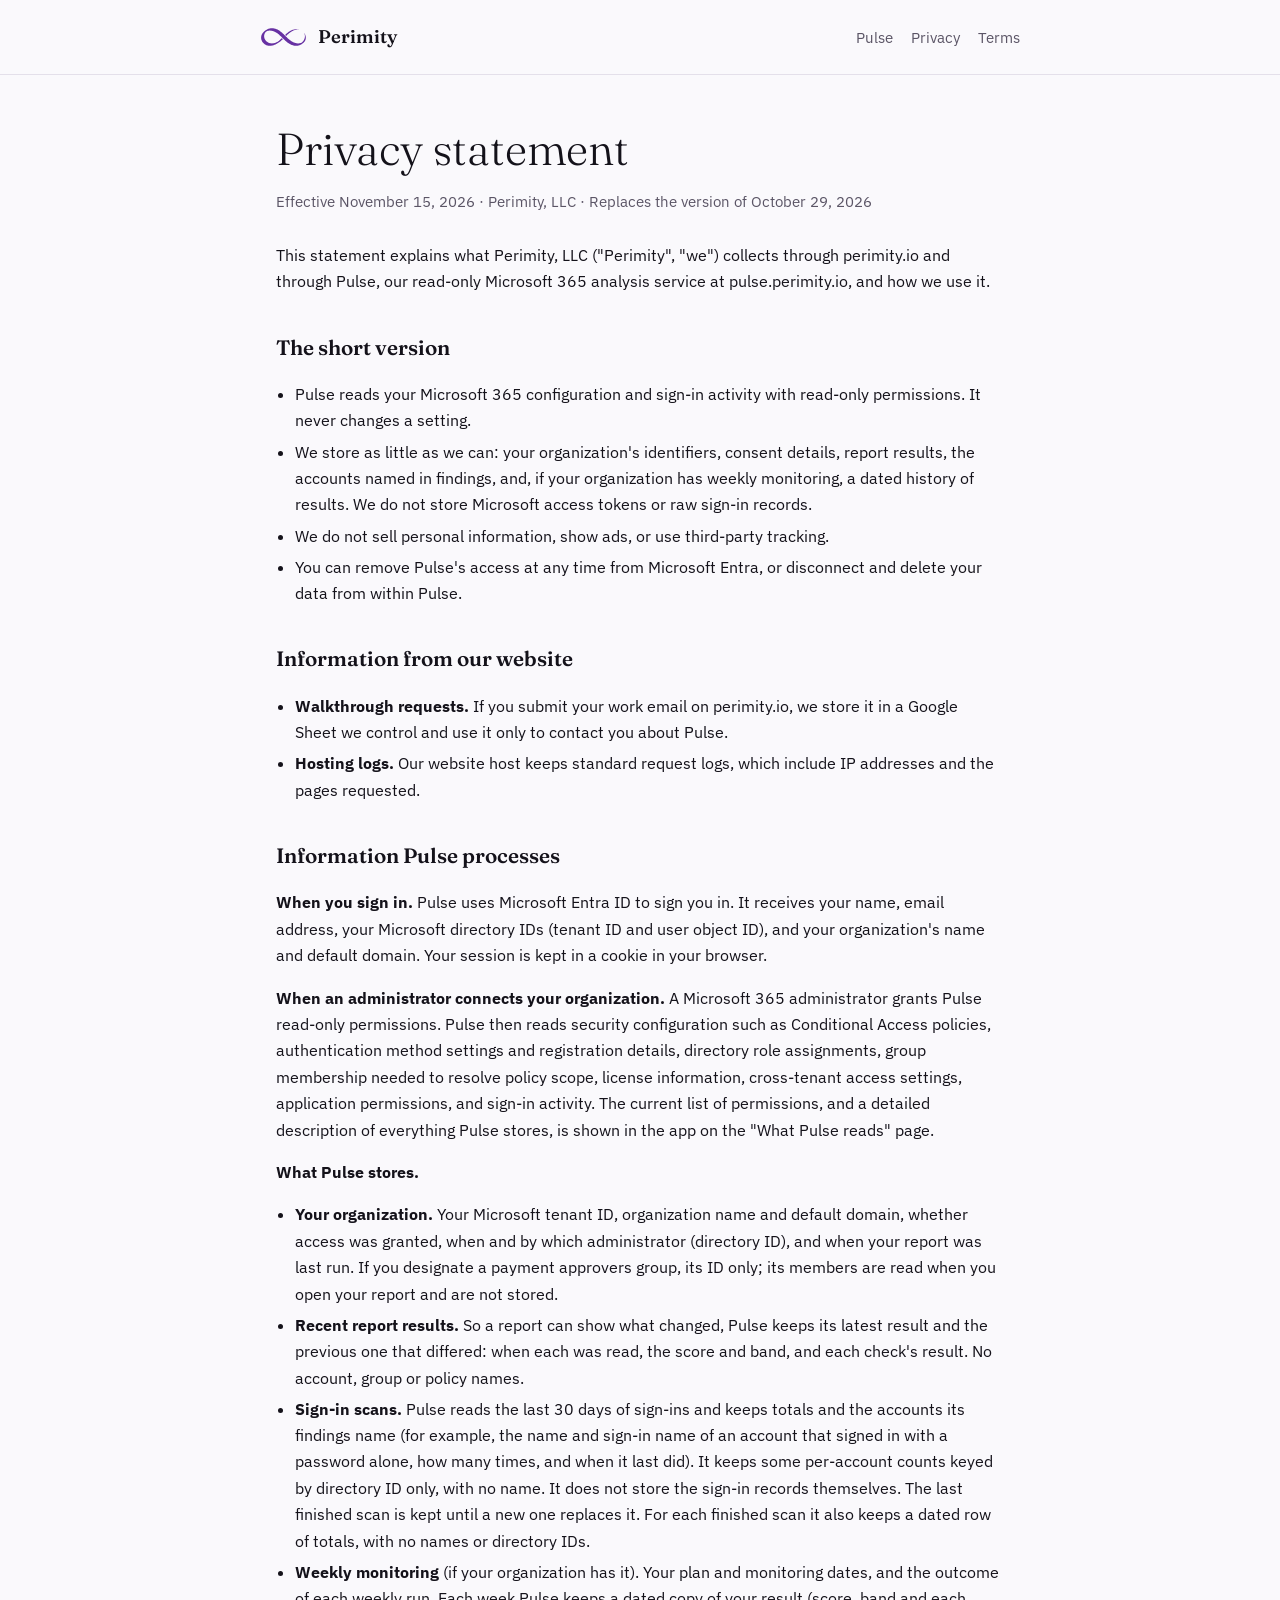
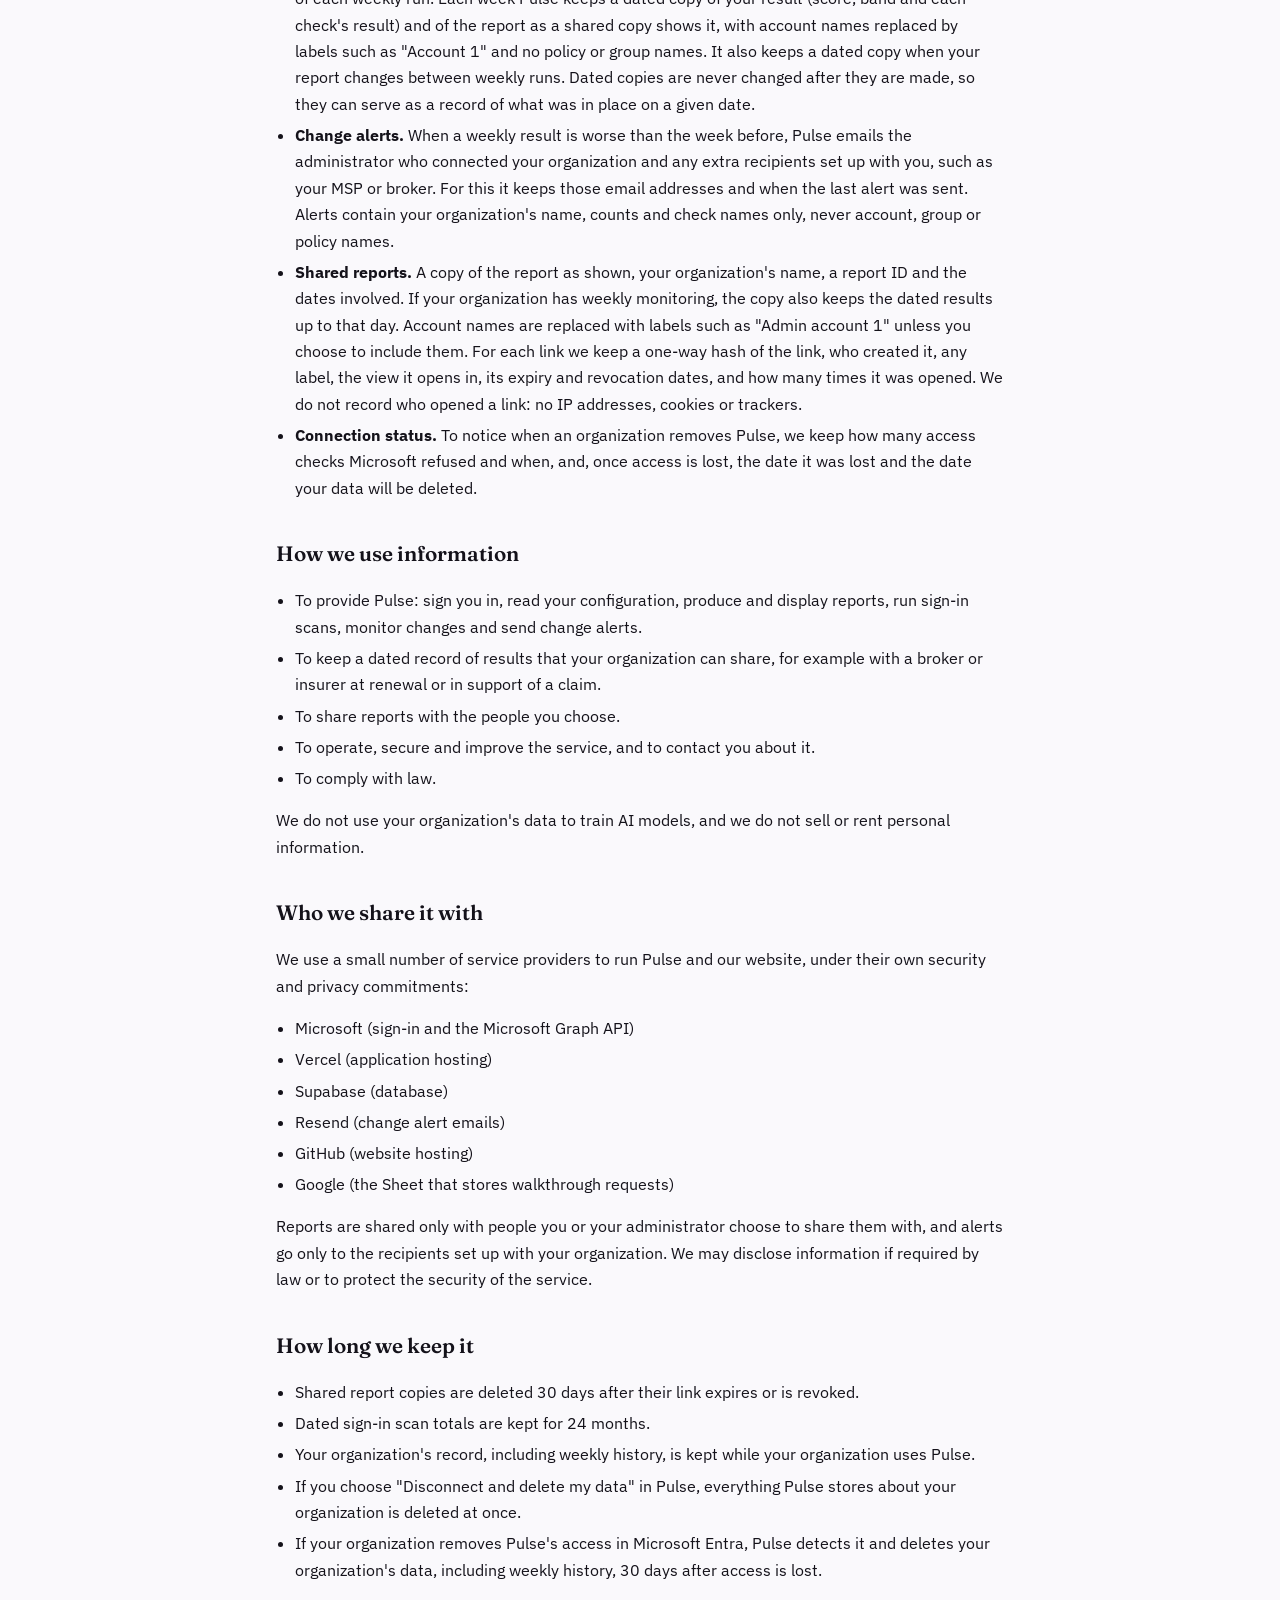
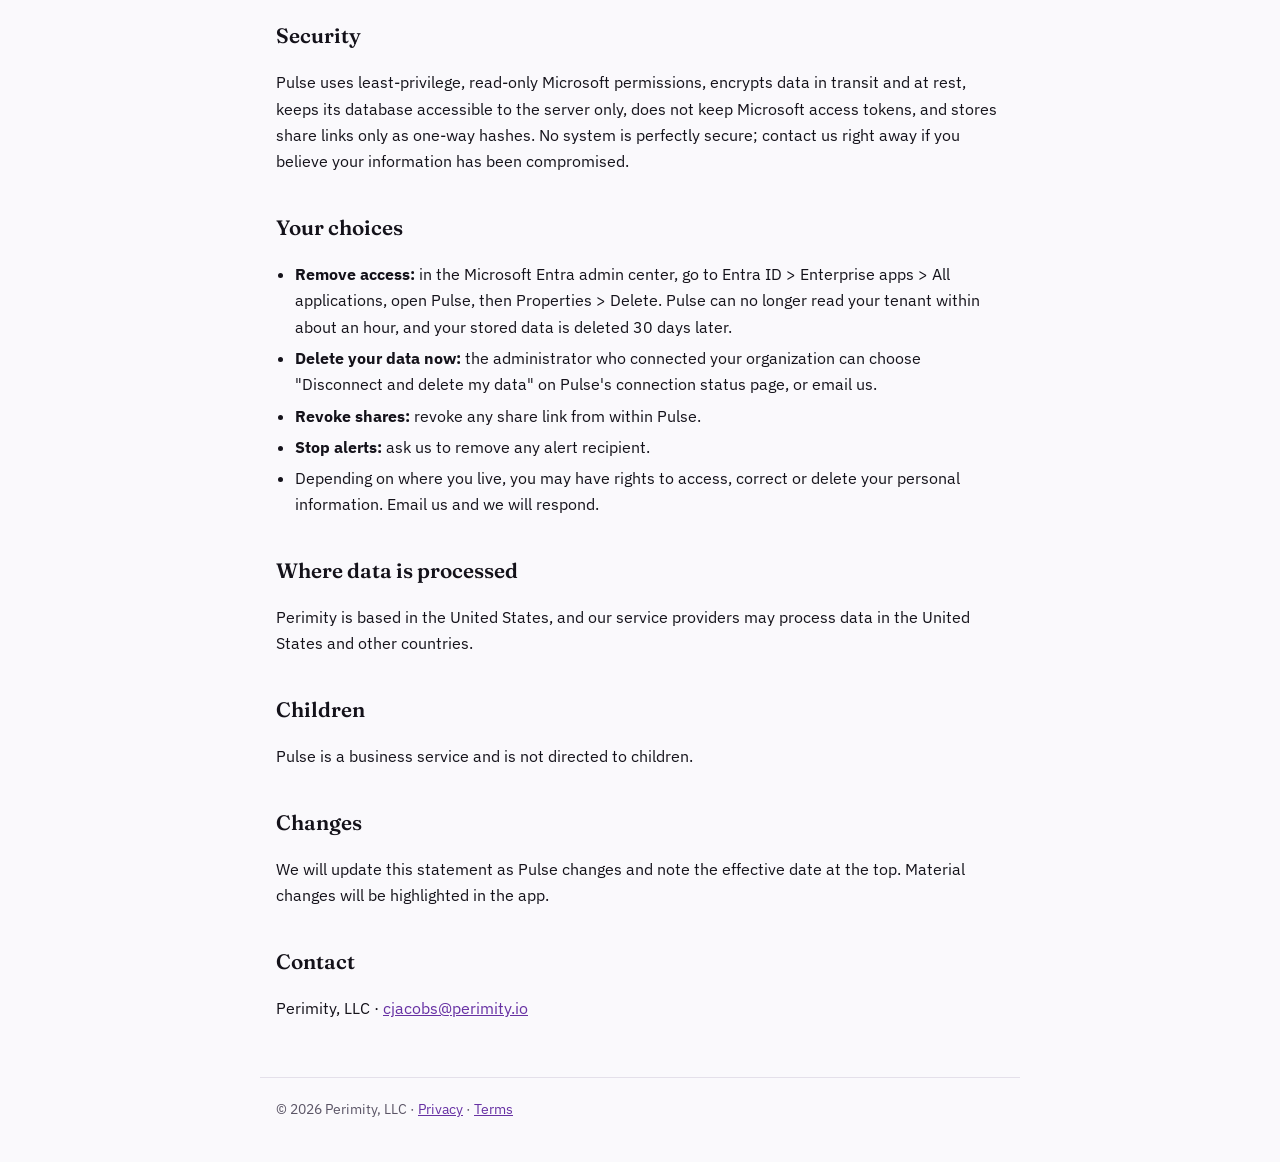
==== commit 4924e595: "Privacy statement and terms: match Pulse as of Nov 2026 Privacy: weekly monitoring and dated history" ====
--- a/privacy/index.html
+++ b/privacy/index.html
@@ -35,15 +35,15 @@
   </div></header>
   <main>
     <h1>Privacy statement</h1>
-    <p class="meta">Effective October 29, 2026 &middot; Perimity, LLC</p>
+    <p class="meta">Effective November 15, 2026 &middot; Perimity, LLC &middot; Replaces the version of October 29, 2026</p>
     <p>This statement explains what Perimity, LLC ("Perimity", "we") collects through perimity.io and through Pulse, our read-only Microsoft 365 analysis service at pulse.perimity.io, and how we use it.</p>
 
     <h2>The short version</h2>
     <ul>
       <li>Pulse reads your Microsoft 365 configuration and sign-in activity with read-only permissions. It never changes a setting.</li>
-      <li>We store as little as we can: your organization's identifiers, consent details, and the results and named findings of your reports. We do not store Microsoft access tokens or raw sign-in records.</li>
+      <li>We store as little as we can: your organization's identifiers, consent details, report results, the accounts named in findings, and, if your organization has weekly monitoring, a dated history of results. We do not store Microsoft access tokens or raw sign-in records.</li>
       <li>We do not sell personal information, show ads, or use third-party tracking.</li>
-      <li>You can remove Pulse's access at any time from Microsoft Entra, and ask us to delete what we hold.</li>
+      <li>You can remove Pulse's access at any time from Microsoft Entra, or disconnect and delete your data from within Pulse.</li>
     </ul>
 
     <h2>Information from our website</h2>
@@ -54,18 +54,23 @@
 
     <h2>Information Pulse processes</h2>
     <p><strong>When you sign in.</strong> Pulse uses Microsoft Entra ID to sign you in. It receives your name, email address, your Microsoft directory IDs (tenant ID and user object ID), and your organization's name and default domain. Your session is kept in a cookie in your browser.</p>
-    <p><strong>When an administrator connects your organization.</strong> A Microsoft 365 administrator grants Pulse read-only permissions. Pulse then reads security configuration such as Conditional Access policies, authentication method settings and registration details, directory role assignments, group membership needed to resolve policy scope, license information, cross-tenant access settings, application permissions, and sign-in activity. The current list of permissions is shown in the app on the "What Pulse reads" page.</p>
+    <p><strong>When an administrator connects your organization.</strong> A Microsoft 365 administrator grants Pulse read-only permissions. Pulse then reads security configuration such as Conditional Access policies, authentication method settings and registration details, directory role assignments, group membership needed to resolve policy scope, license information, cross-tenant access settings, application permissions, and sign-in activity. The current list of permissions, and a detailed description of everything Pulse stores, is shown in the app on the "What Pulse reads" page.</p>
+
     <p><strong>What Pulse stores.</strong></p>
     <ul>
-      <li>Your Microsoft tenant ID, organization name and default domain, whether access was granted, when and by which administrator (directory ID), and when your report was last run.</li>
-      <li>For sign-in scans: totals for the last 30 days and the accounts named in findings (for example, the name and sign-in name of an account that signed in with a password alone, and how many times). Pulse does not store the sign-in records themselves. Only the latest scan is kept.</li>
-      <li>For shared reports: a copy of the report as shown, your organization's name, a report ID and the dates involved. Account names are replaced with placeholders such as "Admin account 1" unless you choose to include them. For each share link we keep a one-way hash of the link, who created it, any label, its expiry and revocation dates, and how many times it was opened. We do not record who opened a link.</li>
+      <li><strong>Your organization.</strong> Your Microsoft tenant ID, organization name and default domain, whether access was granted, when and by which administrator (directory ID), and when your report was last run. If you designate a payment approvers group, its ID only; its members are read when you open your report and are not stored.</li>
+      <li><strong>Recent report results.</strong> So a report can show what changed, Pulse keeps its latest result and the previous one that differed: when each was read, the score and band, and each check's result. No account, group or policy names.</li>
+      <li><strong>Sign-in scans.</strong> Pulse reads the last 30 days of sign-ins and keeps totals and the accounts its findings name (for example, the name and sign-in name of an account that signed in with a password alone, how many times, and when it last did). It keeps some per-account counts keyed by directory ID only, with no name. It does not store the sign-in records themselves. The last finished scan is kept until a new one replaces it. For each finished scan it also keeps a dated row of totals, with no names or directory IDs.</li>
+      <li><strong>Weekly monitoring</strong> (if your organization has it). Your plan and monitoring dates, and the outcome of each weekly run. Each week Pulse keeps a dated copy of your result (score, band and each check's result) and of the report as a shared copy shows it, with account names replaced by labels such as "Account 1" and no policy or group names. It also keeps a dated copy when your report changes between weekly runs. Dated copies are never changed after they are made, so they can serve as a record of what was in place on a given date.</li>
+      <li><strong>Change alerts.</strong> When a weekly result is worse than the week before, Pulse emails the administrator who connected your organization and any extra recipients set up with you, such as your MSP or broker. For this it keeps those email addresses and when the last alert was sent. Alerts contain your organization's name, counts and check names only, never account, group or policy names.</li>
+      <li><strong>Shared reports.</strong> A copy of the report as shown, your organization's name, a report ID and the dates involved. If your organization has weekly monitoring, the copy also keeps the dated results up to that day. Account names are replaced with labels such as "Admin account 1" unless you choose to include them. For each link we keep a one-way hash of the link, who created it, any label, the view it opens in, its expiry and revocation dates, and how many times it was opened. We do not record who opened a link: no IP addresses, cookies or trackers.</li>
+      <li><strong>Connection status.</strong> To notice when an organization removes Pulse, we keep how many access checks Microsoft refused and when, and, once access is lost, the date it was lost and the date your data will be deleted.</li>
     </ul>
-    <p>Report contents are generally read live from Microsoft when you open them, except for stored sign-in scan results and shared copies.</p>
 
     <h2>How we use information</h2>
     <ul>
-      <li>To provide Pulse: sign you in, read your configuration, produce and display reports, and run sign-in scans.</li>
+      <li>To provide Pulse: sign you in, read your configuration, produce and display reports, run sign-in scans, monitor changes and send change alerts.</li>
+      <li>To keep a dated record of results that your organization can share, for example with a broker or insurer at renewal or in support of a claim.</li>
       <li>To share reports with the people you choose.</li>
       <li>To operate, secure and improve the service, and to contact you about it.</li>
       <li>To comply with law.</li>
@@ -78,26 +83,30 @@
       <li>Microsoft (sign-in and the Microsoft Graph API)</li>
       <li>Vercel (application hosting)</li>
       <li>Supabase (database)</li>
+      <li>Resend (change alert emails)</li>
       <li>GitHub (website hosting)</li>
       <li>Google (the Sheet that stores walkthrough requests)</li>
     </ul>
-    <p>Reports are shared only with people you or your administrator choose to share them with. We may disclose information if required by law or to protect the security of the service.</p>
+    <p>Reports are shared only with people you or your administrator choose to share them with, and alerts go only to the recipients set up with your organization. We may disclose information if required by law or to protect the security of the service.</p>
 
     <h2>How long we keep it</h2>
     <ul>
       <li>Shared report copies are deleted 30 days after their link expires or is revoked.</li>
-      <li>Only the latest sign-in scan is kept.</li>
-      <li>Organization and consent records are kept while your organization uses Pulse, and deleted on request.</li>
+      <li>Dated sign-in scan totals are kept for 24 months.</li>
+      <li>Your organization's record, including weekly history, is kept while your organization uses Pulse.</li>
+      <li>If you choose "Disconnect and delete my data" in Pulse, everything Pulse stores about your organization is deleted at once.</li>
+      <li>If your organization removes Pulse's access in Microsoft Entra, Pulse detects it and deletes your organization's data, including weekly history, 30 days after access is lost.</li>
     </ul>
 
     <h2>Security</h2>
-    <p>Pulse uses least-privilege, read-only Microsoft permissions, encrypts data in transit, does not keep Microsoft access tokens, and stores share links only as one-way hashes. No system is perfectly secure; contact us right away if you believe your information has been compromised.</p>
+    <p>Pulse uses least-privilege, read-only Microsoft permissions, encrypts data in transit and at rest, keeps its database accessible to the server only, does not keep Microsoft access tokens, and stores share links only as one-way hashes. No system is perfectly secure; contact us right away if you believe your information has been compromised.</p>
 
     <h2>Your choices</h2>
     <ul>
-      <li><strong>Remove access:</strong> in the Microsoft Entra admin center, go to Entra ID &gt; Enterprise apps &gt; All applications, open Pulse, then Properties &gt; Delete. Pulse can no longer read your tenant within about an hour.</li>
+      <li><strong>Remove access:</strong> in the Microsoft Entra admin center, go to Entra ID &gt; Enterprise apps &gt; All applications, open Pulse, then Properties &gt; Delete. Pulse can no longer read your tenant within about an hour, and your stored data is deleted 30 days later.</li>
+      <li><strong>Delete your data now:</strong> the administrator who connected your organization can choose "Disconnect and delete my data" on Pulse's connection status page, or email us.</li>
       <li><strong>Revoke shares:</strong> revoke any share link from within Pulse.</li>
-      <li><strong>Delete your data:</strong> email us to delete what Pulse stores about your organization. Removing access alone does not delete stored data.</li>
+      <li><strong>Stop alerts:</strong> ask us to remove any alert recipient.</li>
       <li>Depending on where you live, you may have rights to access, correct or delete your personal information. Email us and we will respond.</li>
     </ul>
 
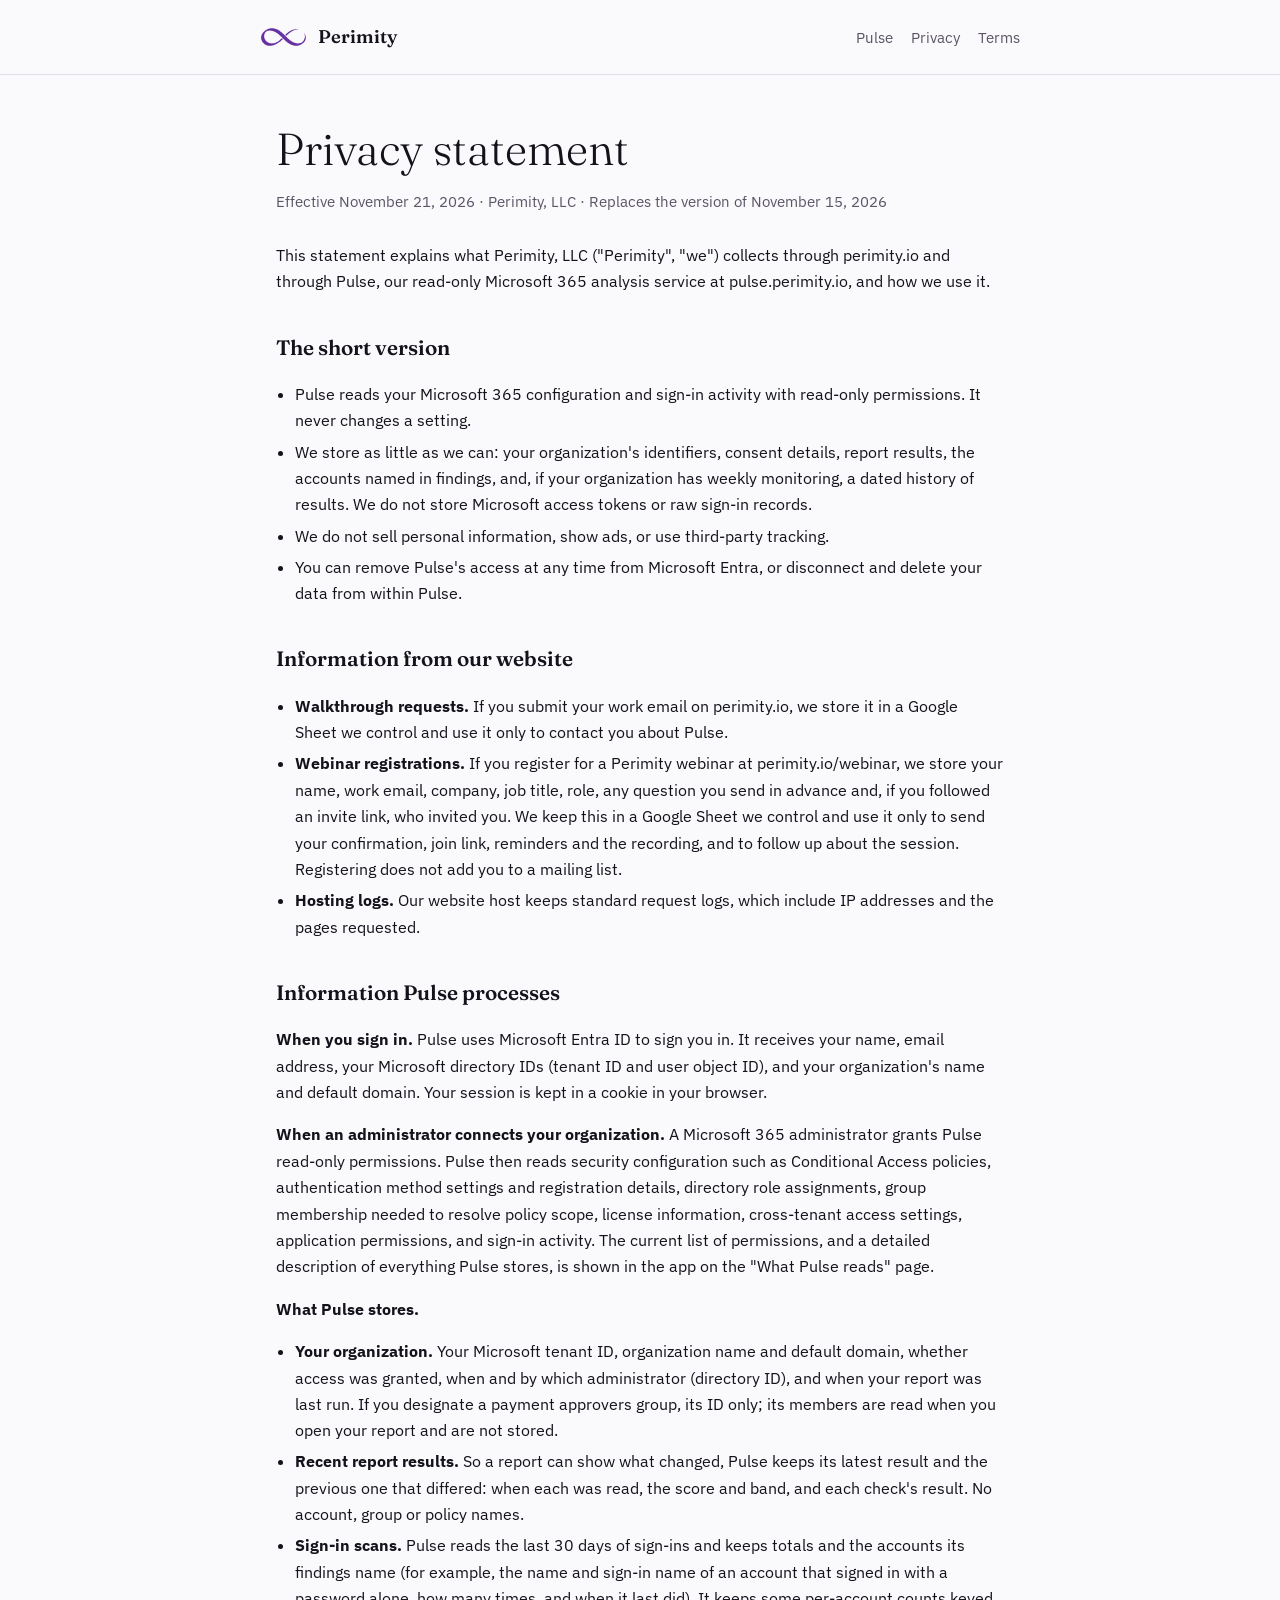
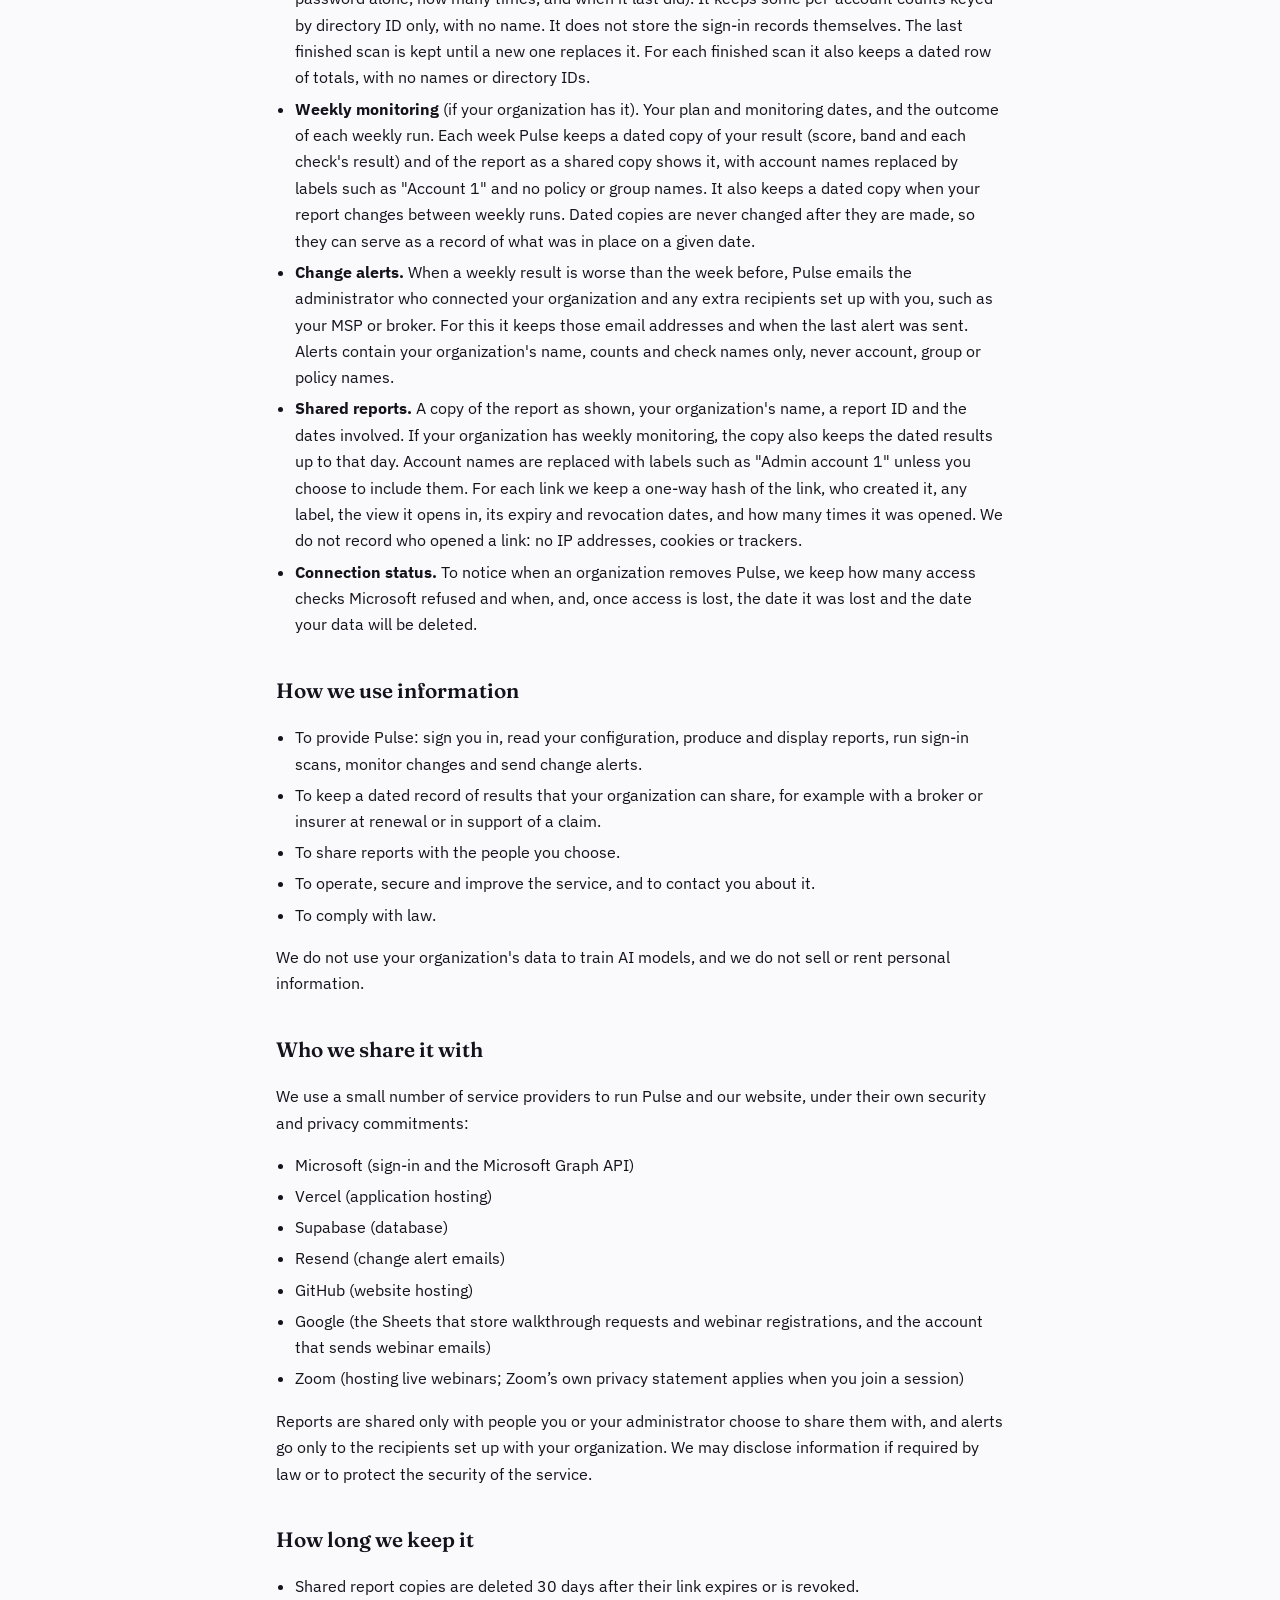
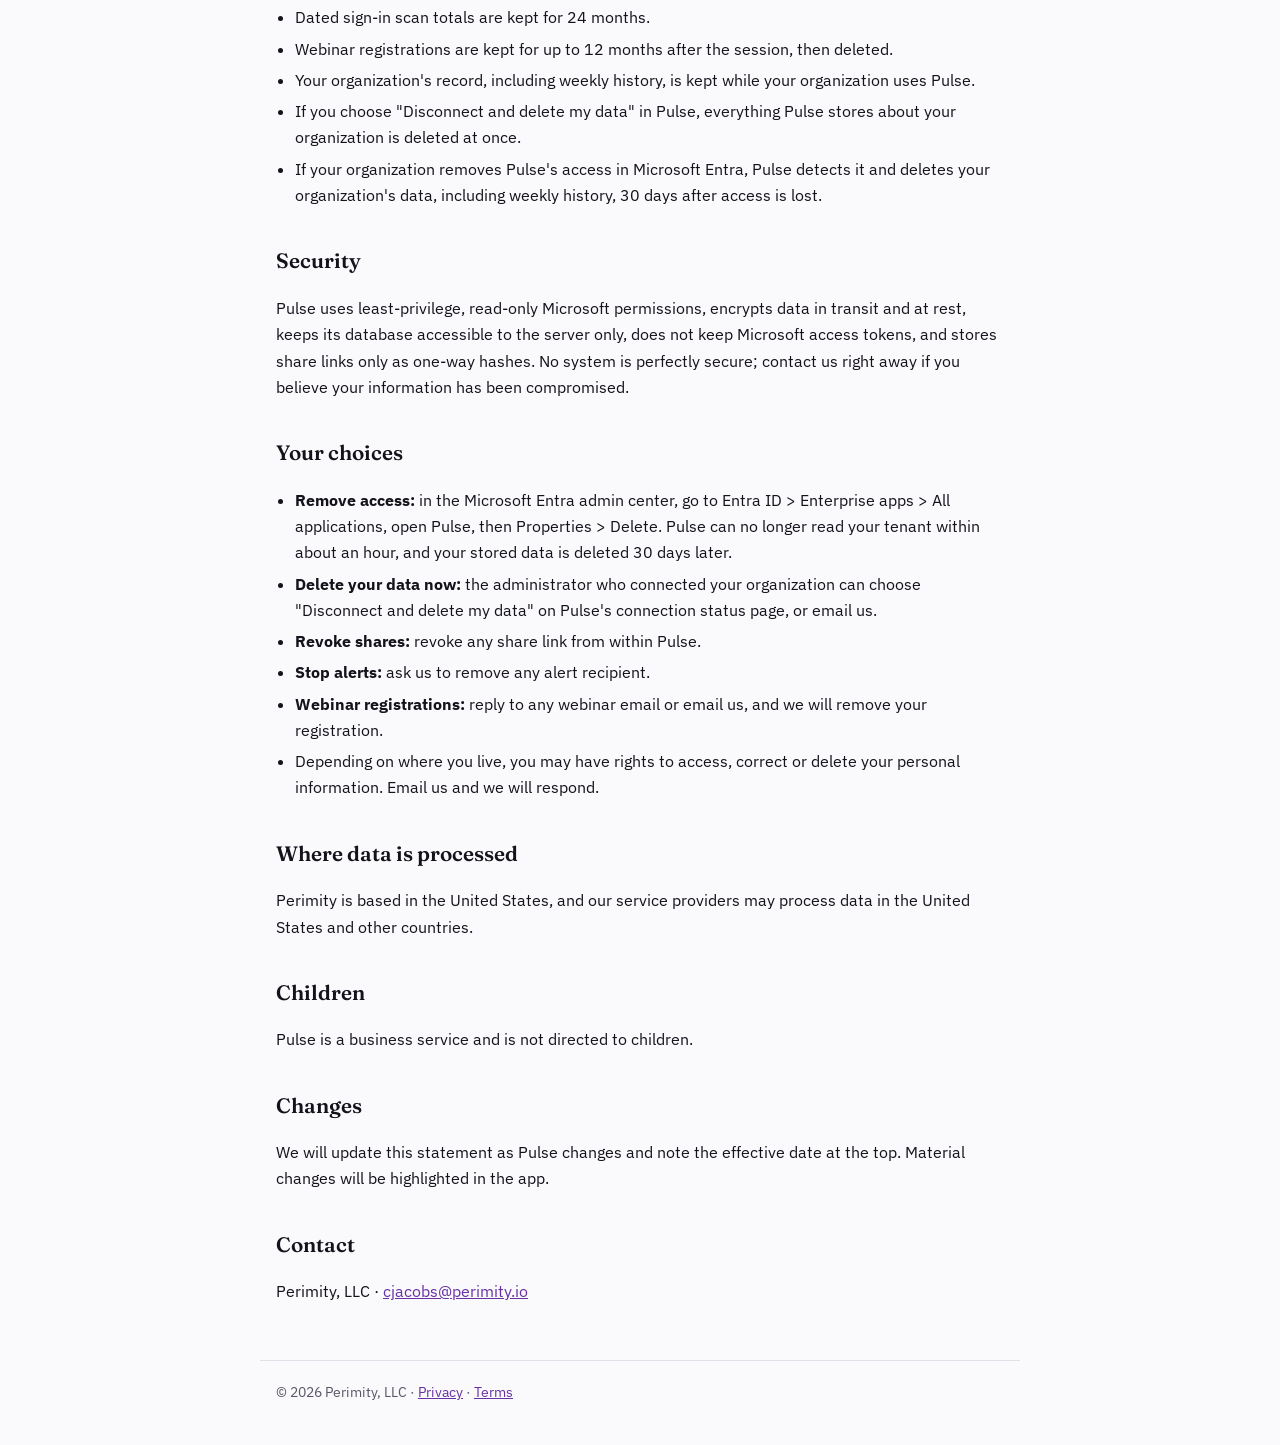
==== commit d0a459f2: "Privacy statement: webinar registrations Adds what the webinar registration form collects, how it is" ====
--- a/privacy/index.html
+++ b/privacy/index.html
@@ -35,7 +35,7 @@
   </div></header>
   <main>
     <h1>Privacy statement</h1>
-    <p class="meta">Effective November 15, 2026 &middot; Perimity, LLC &middot; Replaces the version of October 29, 2026</p>
+    <p class="meta">Effective November 21, 2026 &middot; Perimity, LLC &middot; Replaces the version of November 15, 2026</p>
     <p>This statement explains what Perimity, LLC ("Perimity", "we") collects through perimity.io and through Pulse, our read-only Microsoft 365 analysis service at pulse.perimity.io, and how we use it.</p>
 
     <h2>The short version</h2>
@@ -49,6 +49,7 @@
     <h2>Information from our website</h2>
     <ul>
       <li><strong>Walkthrough requests.</strong> If you submit your work email on perimity.io, we store it in a Google Sheet we control and use it only to contact you about Pulse.</li>
+      <li><strong>Webinar registrations.</strong> If you register for a Perimity webinar at perimity.io/webinar, we store your name, work email, company, job title, role, any question you send in advance and, if you followed an invite link, who invited you. We keep this in a Google Sheet we control and use it only to send your confirmation, join link, reminders and the recording, and to follow up about the session. Registering does not add you to a mailing list.</li>
       <li><strong>Hosting logs.</strong> Our website host keeps standard request logs, which include IP addresses and the pages requested.</li>
     </ul>
 
@@ -85,7 +86,8 @@
       <li>Supabase (database)</li>
       <li>Resend (change alert emails)</li>
       <li>GitHub (website hosting)</li>
-      <li>Google (the Sheet that stores walkthrough requests)</li>
+      <li>Google (the Sheets that store walkthrough requests and webinar registrations, and the account that sends webinar emails)</li>
+      <li>Zoom (hosting live webinars; Zoom&rsquo;s own privacy statement applies when you join a session)</li>
     </ul>
     <p>Reports are shared only with people you or your administrator choose to share them with, and alerts go only to the recipients set up with your organization. We may disclose information if required by law or to protect the security of the service.</p>
 
@@ -93,6 +95,7 @@
     <ul>
       <li>Shared report copies are deleted 30 days after their link expires or is revoked.</li>
       <li>Dated sign-in scan totals are kept for 24 months.</li>
+      <li>Webinar registrations are kept for up to 12 months after the session, then deleted.</li>
       <li>Your organization's record, including weekly history, is kept while your organization uses Pulse.</li>
       <li>If you choose "Disconnect and delete my data" in Pulse, everything Pulse stores about your organization is deleted at once.</li>
       <li>If your organization removes Pulse's access in Microsoft Entra, Pulse detects it and deletes your organization's data, including weekly history, 30 days after access is lost.</li>
@@ -107,6 +110,7 @@
       <li><strong>Delete your data now:</strong> the administrator who connected your organization can choose "Disconnect and delete my data" on Pulse's connection status page, or email us.</li>
       <li><strong>Revoke shares:</strong> revoke any share link from within Pulse.</li>
       <li><strong>Stop alerts:</strong> ask us to remove any alert recipient.</li>
+      <li><strong>Webinar registrations:</strong> reply to any webinar email or email us, and we will remove your registration.</li>
       <li>Depending on where you live, you may have rights to access, correct or delete your personal information. Email us and we will respond.</li>
     </ul>
 
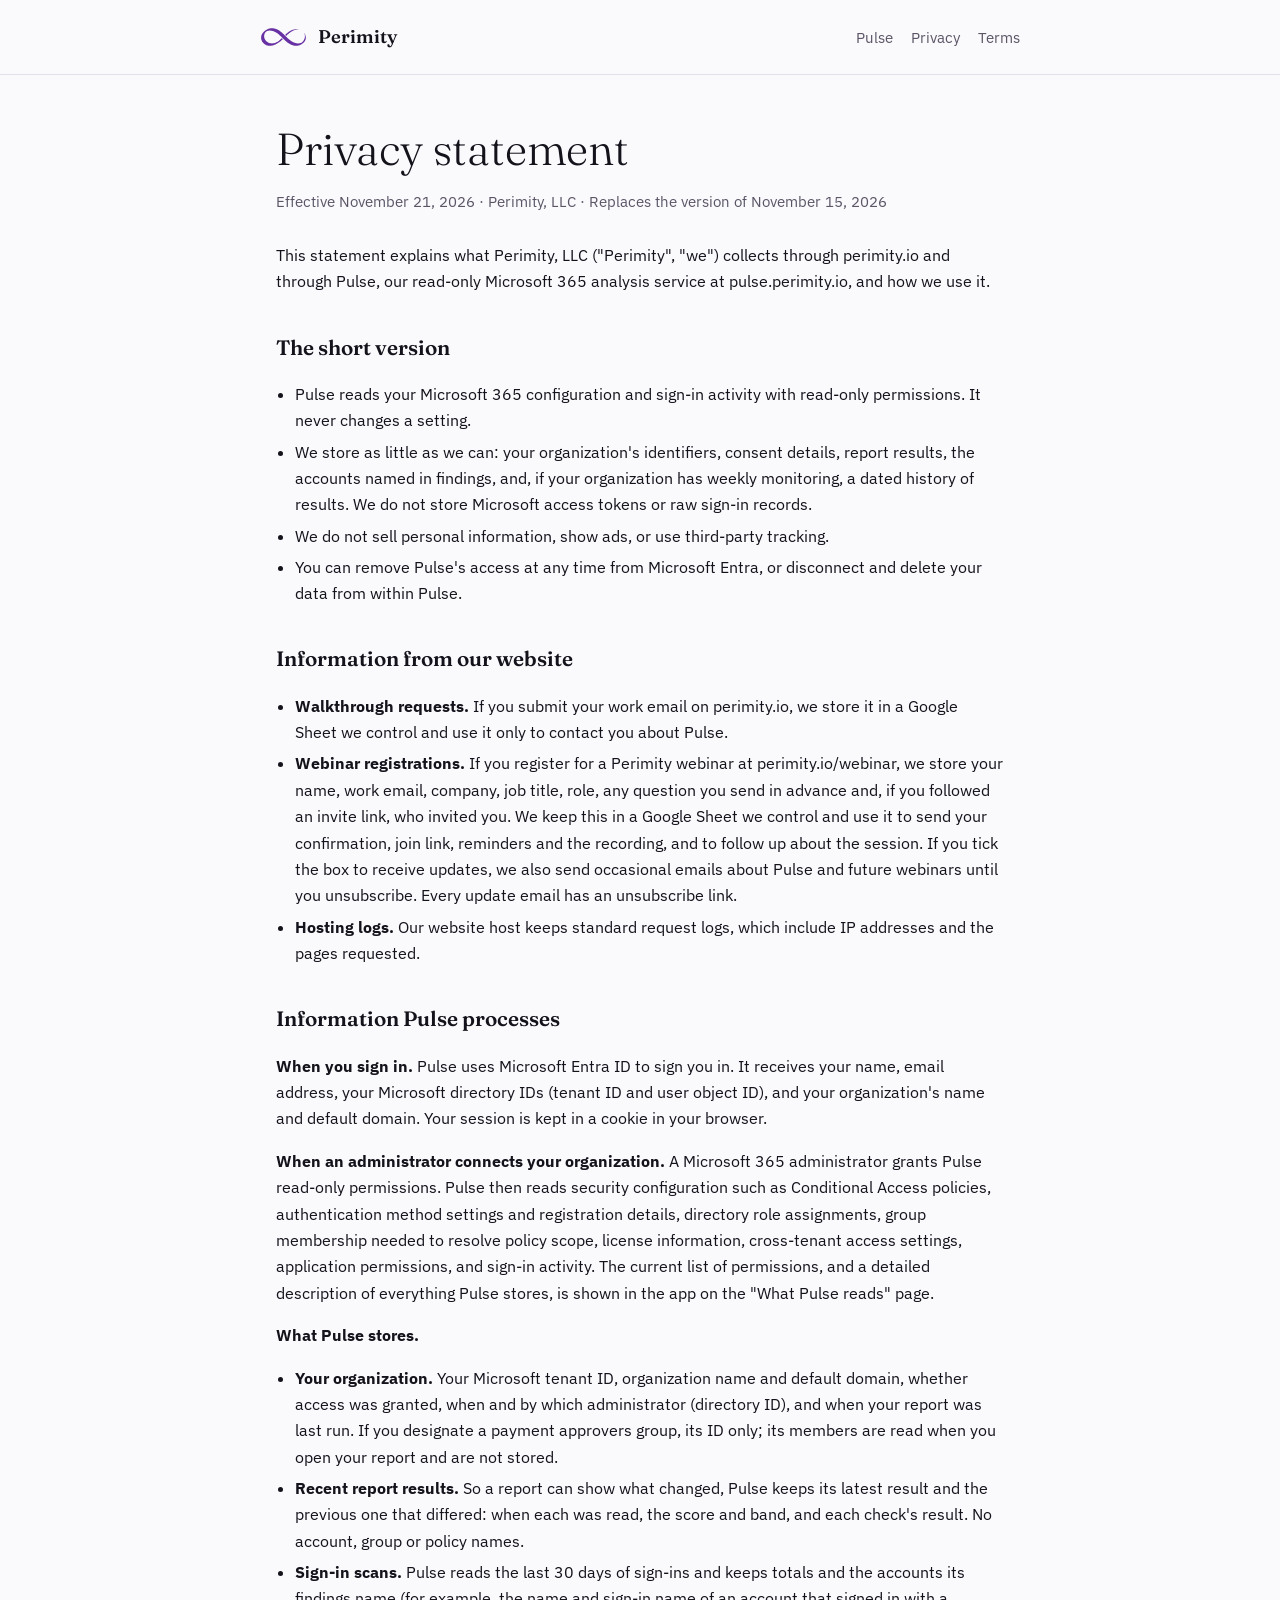
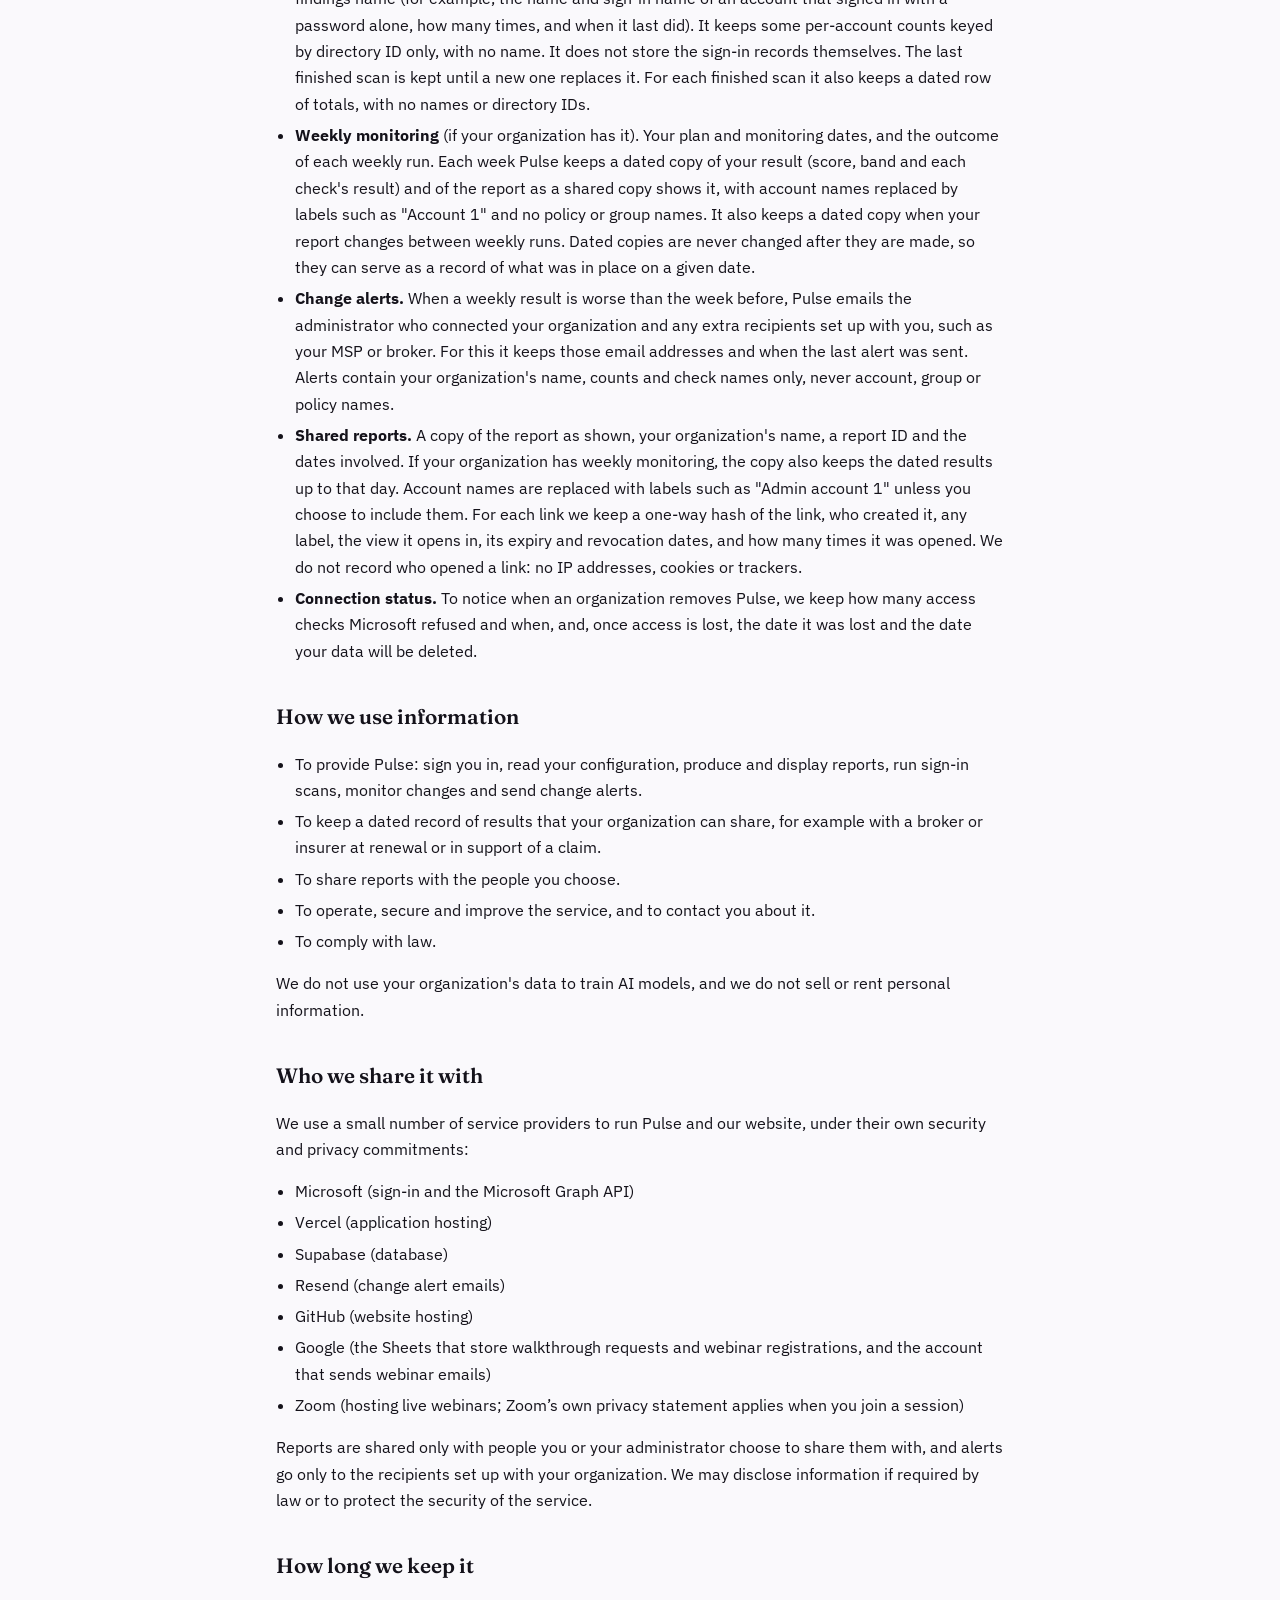
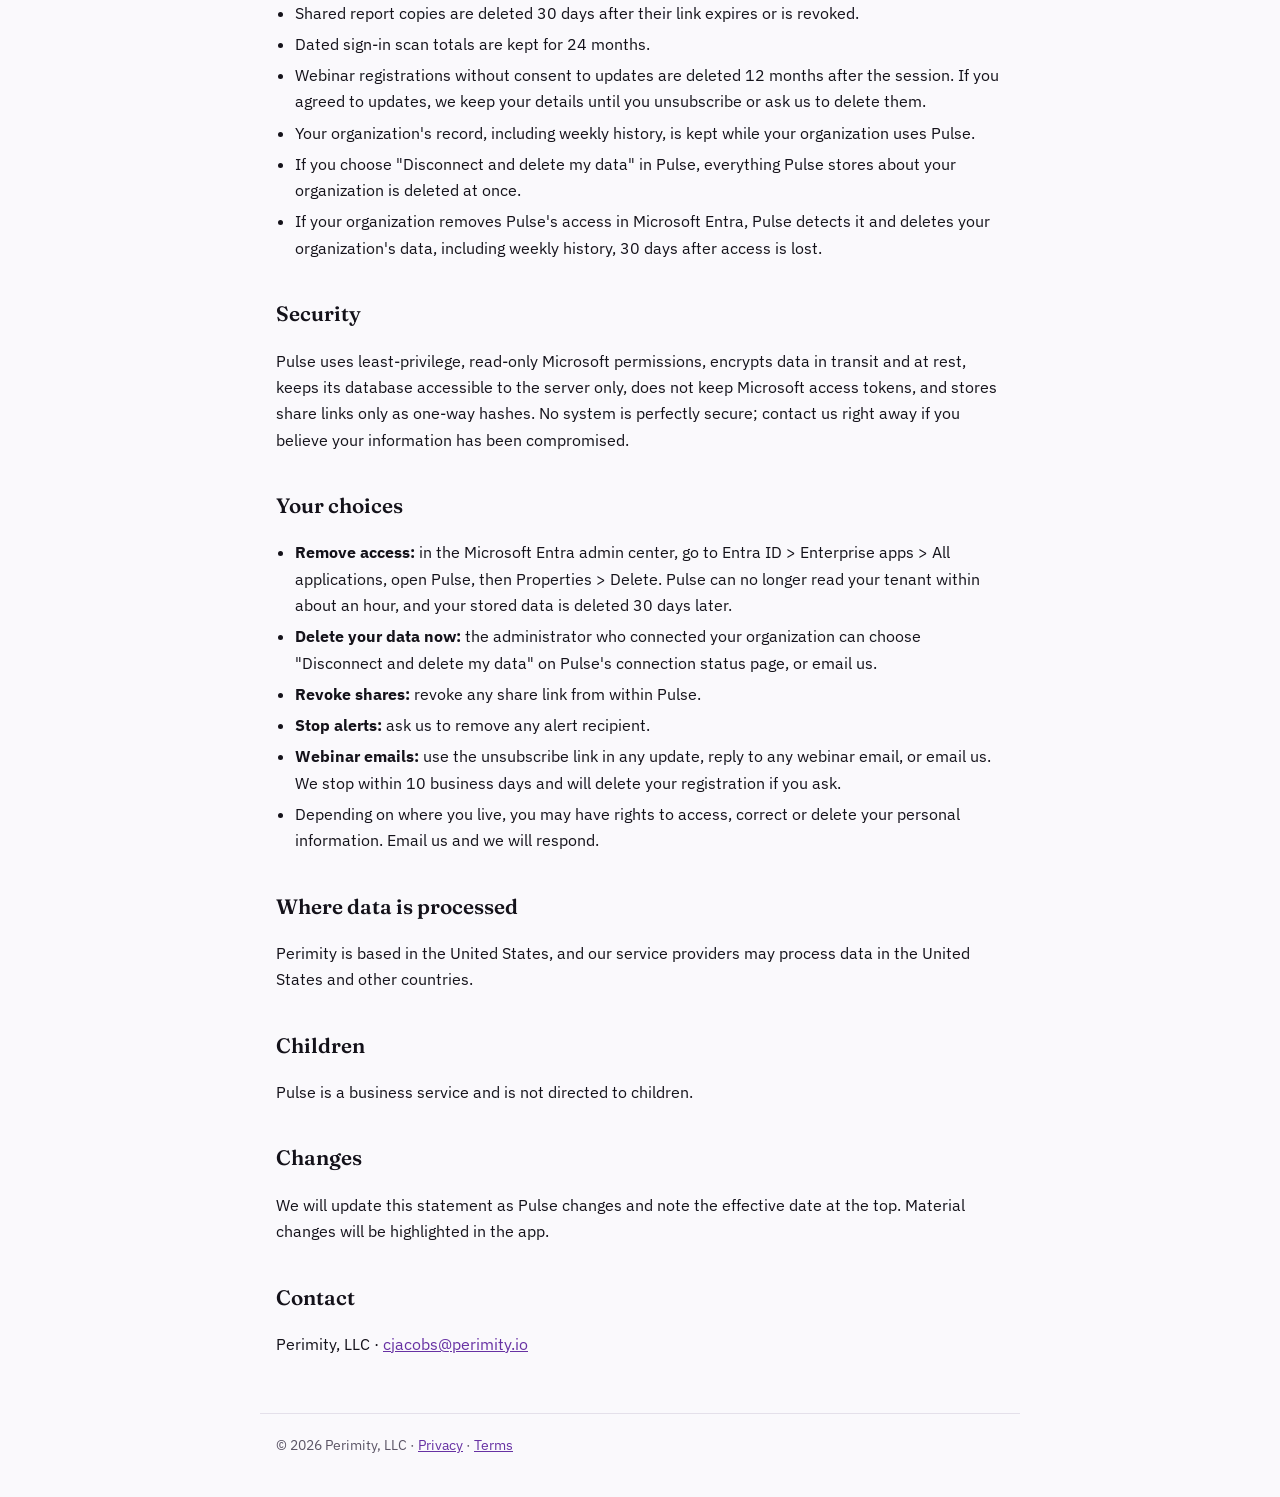
==== commit 43fd29ba: "Webinar: optional updates checkbox; privacy statement covers it Adds an unticked 'Send me occasional" ====
--- a/privacy/index.html
+++ b/privacy/index.html
@@ -49,7 +49,7 @@
     <h2>Information from our website</h2>
     <ul>
       <li><strong>Walkthrough requests.</strong> If you submit your work email on perimity.io, we store it in a Google Sheet we control and use it only to contact you about Pulse.</li>
-      <li><strong>Webinar registrations.</strong> If you register for a Perimity webinar at perimity.io/webinar, we store your name, work email, company, job title, role, any question you send in advance and, if you followed an invite link, who invited you. We keep this in a Google Sheet we control and use it only to send your confirmation, join link, reminders and the recording, and to follow up about the session. Registering does not add you to a mailing list.</li>
+      <li><strong>Webinar registrations.</strong> If you register for a Perimity webinar at perimity.io/webinar, we store your name, work email, company, job title, role, any question you send in advance and, if you followed an invite link, who invited you. We keep this in a Google Sheet we control and use it to send your confirmation, join link, reminders and the recording, and to follow up about the session. If you tick the box to receive updates, we also send occasional emails about Pulse and future webinars until you unsubscribe. Every update email has an unsubscribe link.</li>
       <li><strong>Hosting logs.</strong> Our website host keeps standard request logs, which include IP addresses and the pages requested.</li>
     </ul>
 
@@ -95,7 +95,7 @@
     <ul>
       <li>Shared report copies are deleted 30 days after their link expires or is revoked.</li>
       <li>Dated sign-in scan totals are kept for 24 months.</li>
-      <li>Webinar registrations are kept for up to 12 months after the session, then deleted.</li>
+      <li>Webinar registrations without consent to updates are deleted 12 months after the session. If you agreed to updates, we keep your details until you unsubscribe or ask us to delete them.</li>
       <li>Your organization's record, including weekly history, is kept while your organization uses Pulse.</li>
       <li>If you choose "Disconnect and delete my data" in Pulse, everything Pulse stores about your organization is deleted at once.</li>
       <li>If your organization removes Pulse's access in Microsoft Entra, Pulse detects it and deletes your organization's data, including weekly history, 30 days after access is lost.</li>
@@ -110,7 +110,7 @@
       <li><strong>Delete your data now:</strong> the administrator who connected your organization can choose "Disconnect and delete my data" on Pulse's connection status page, or email us.</li>
       <li><strong>Revoke shares:</strong> revoke any share link from within Pulse.</li>
       <li><strong>Stop alerts:</strong> ask us to remove any alert recipient.</li>
-      <li><strong>Webinar registrations:</strong> reply to any webinar email or email us, and we will remove your registration.</li>
+      <li><strong>Webinar emails:</strong> use the unsubscribe link in any update, reply to any webinar email, or email us. We stop within 10 business days and will delete your registration if you ask.</li>
       <li>Depending on where you live, you may have rights to access, correct or delete your personal information. Email us and we will respond.</li>
     </ul>
 
